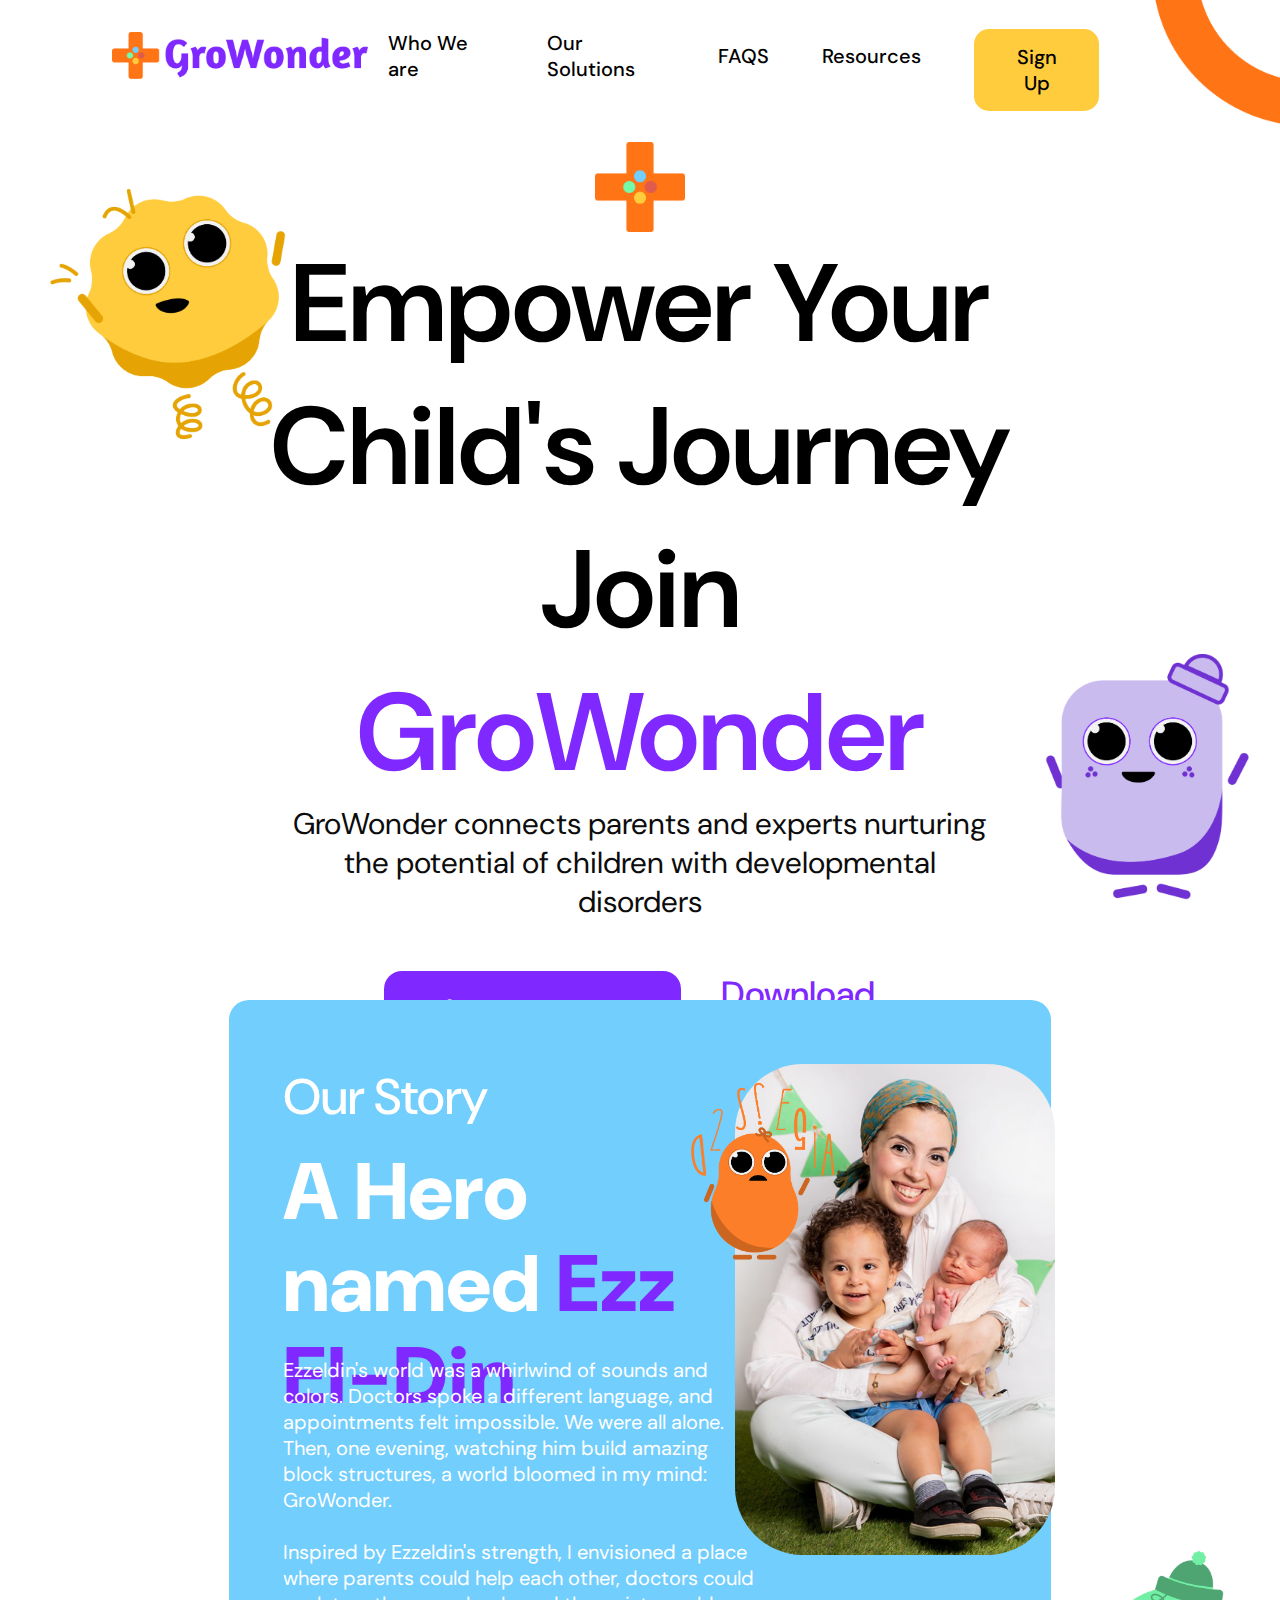
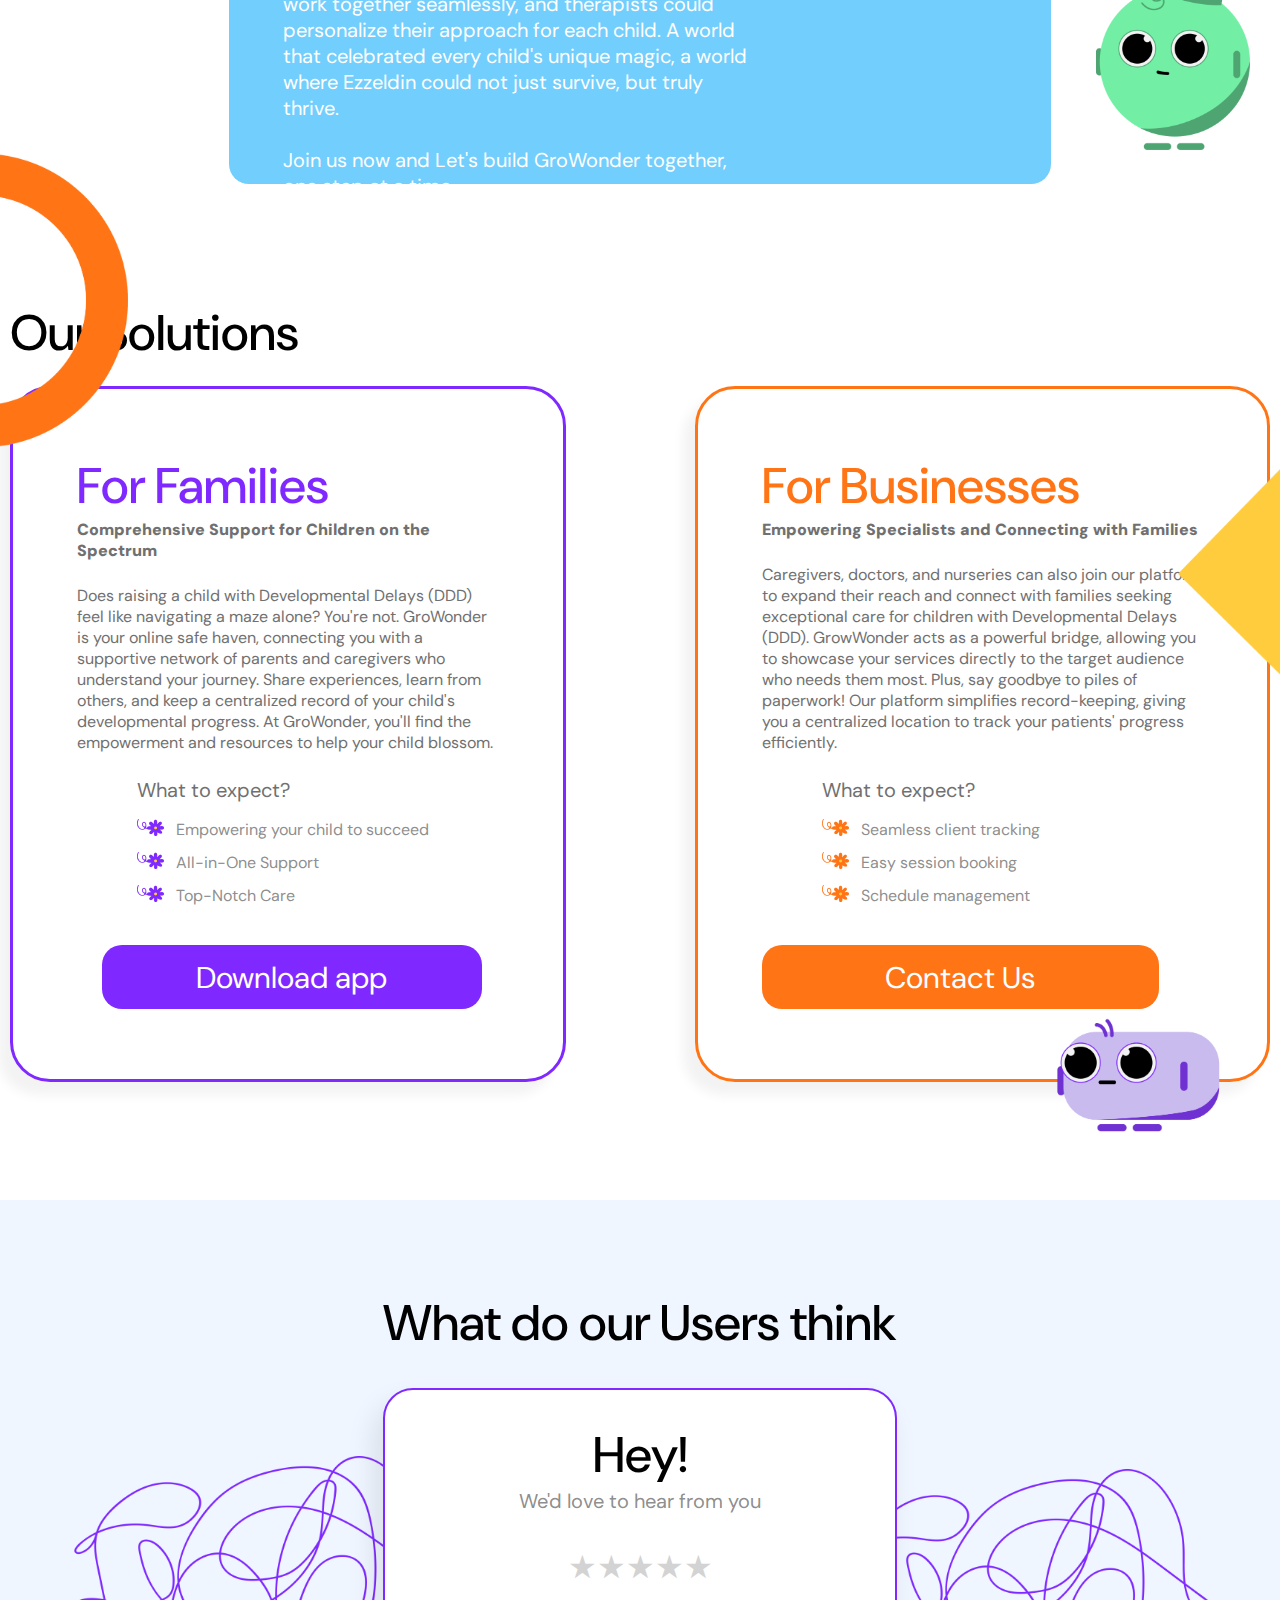
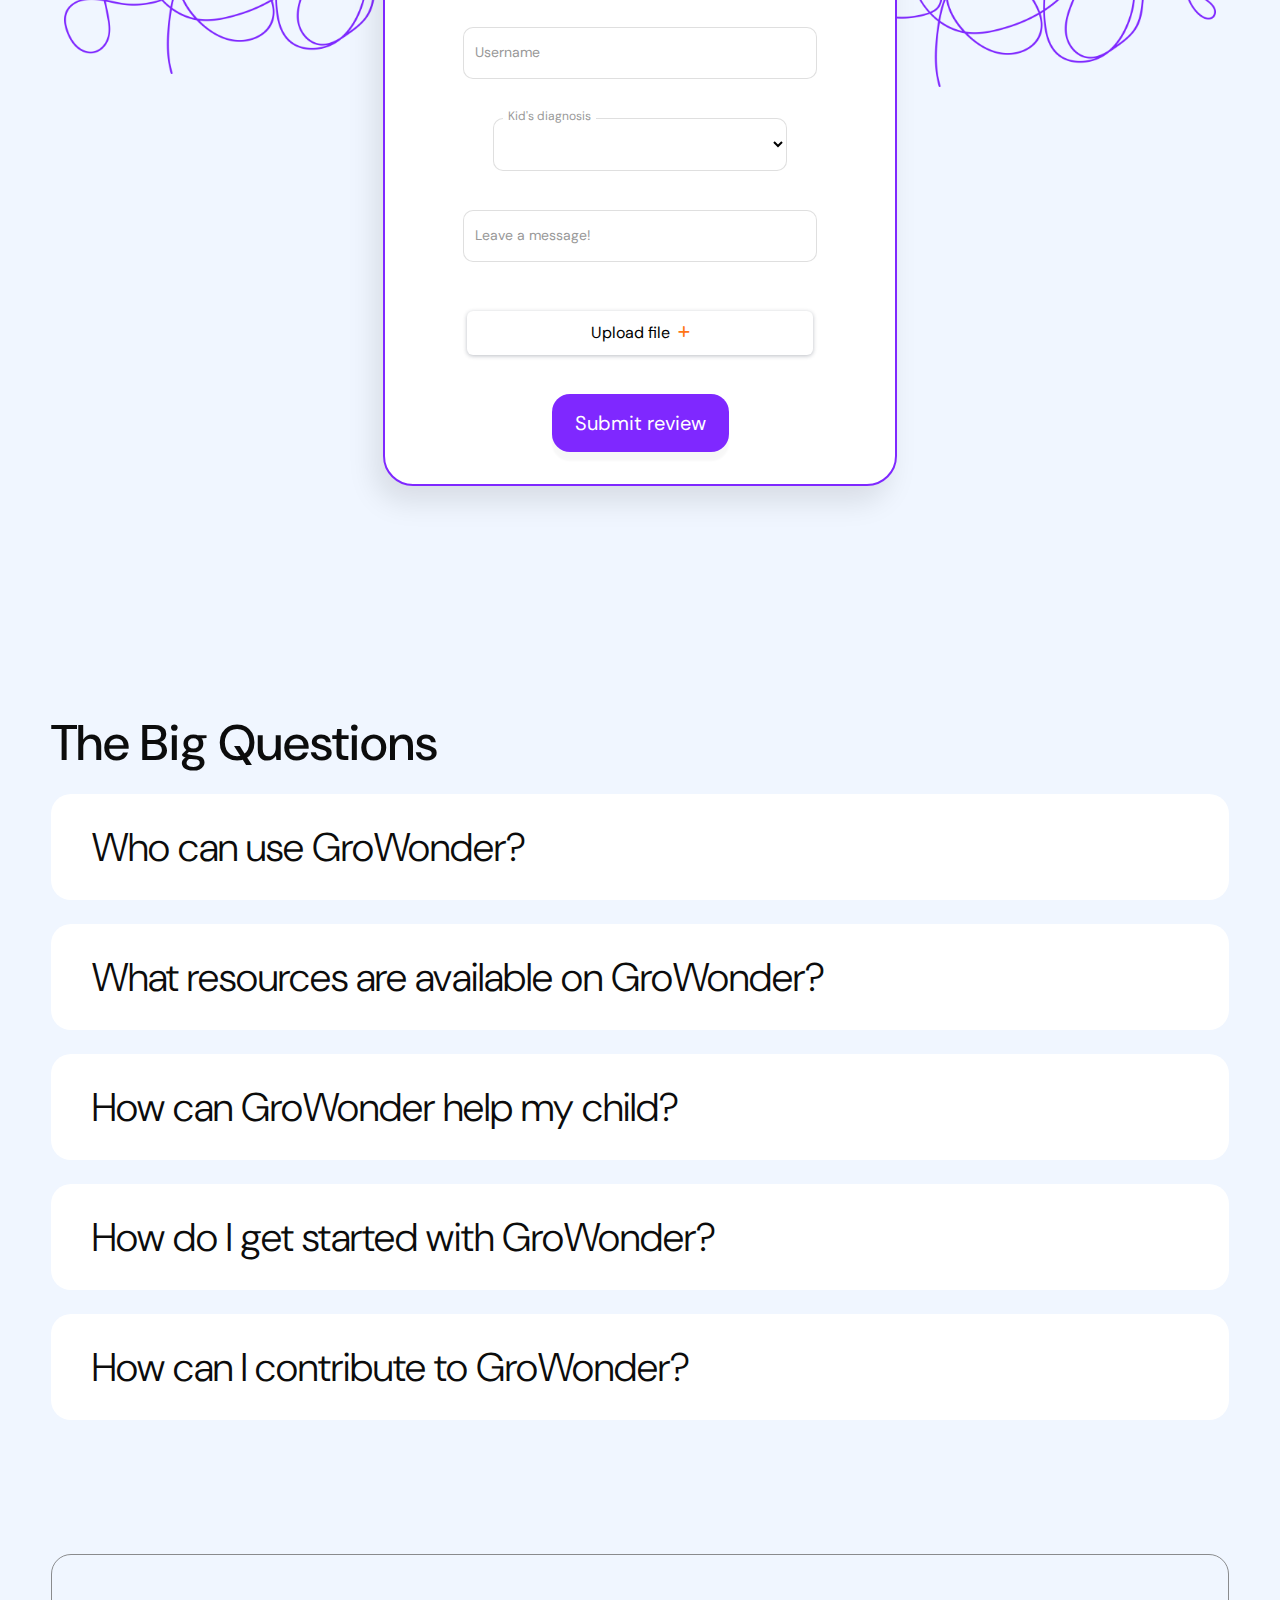
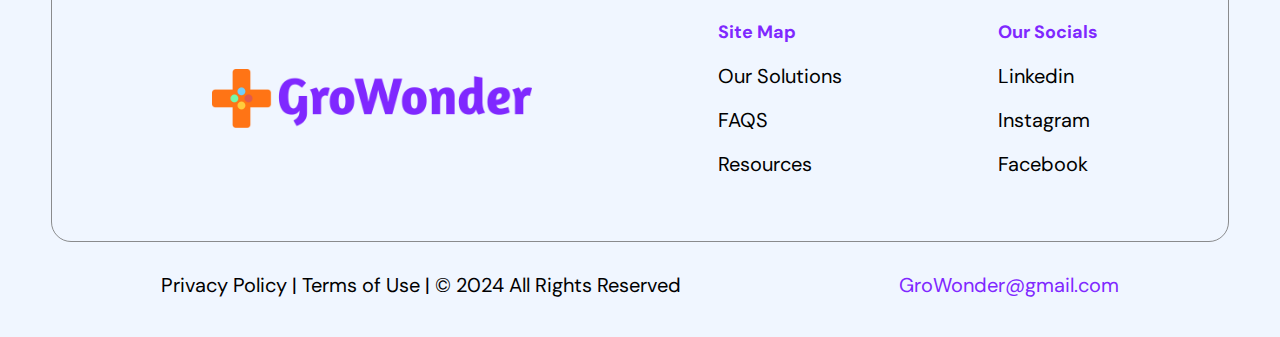
==== index.html @ 282399ca "Fix popup" ====
<!DOCTYPE html>
<html lang="en">

<head>
  <meta charset="UTF-8" />
  <meta name="viewport" content="width=device-width, initial-scale=1.0" />
  <link href="https://fonts.googleapis.com/css2?family=DM+Sans:wght@400;500;700&display=swap" rel="stylesheet" />
  <link rel="stylesheet" href="https://cdnjs.cloudflare.com/ajax/libs/font-awesome/6.0.0-beta3/css/all.min.css">
  <link rel="stylesheet" href="mainStyle.css">
  <title>GroWonder</title>

  <style>
    .popup-form {
      display: none;
      position: fixed;
      z-index: 3;
      left: 0;
      top: 0;
      width: 100%;
      height: 100%;
      overflow: auto;
      background-color: rgba(0, 0, 0, 0.4);
      backdrop-filter: blur(3px);
    }

    /* Popup content */
    .popup-content {
      background-color: #fff;
      margin: 7% auto;
      padding: 72px 110px 24px 110px;
      width: 880px;
      height: 590px;
      border-radius: 40px;
      position: relative;
    }

    /* Close button */
    .close {
      color: #aaa;
      position: absolute;
      right: 20px;
      top: 20px;
      font-size: 28px;
      font-weight: bold;
    }

    .close:hover,
    .close:focus {
      color: black;
      text-decoration: none;
      cursor: pointer;
    }

    .popup-input {
      width: 21vw;
    }

    .input-container select {
      margin-bottom: 0;
    }

    .popup-content textarea {
      padding: 16px;
      height: 100px;
      border-radius: 10px;
      border: 1.5px solid rgba(217, 217, 217, 0.85);
      background: #FFF;
      outline: none;
      transition: border-color 0.3s;
      font-family: 'DM Sans', sans-serif;
      font-size: 16px;
      font-style: normal;
      font-weight: 400;
    }

    .input-container input {
      margin-bottom: 0;
    }

    .btn-tertiary {
      color: black;
      margin: auto;
      box-shadow: 0px 1px 4px 0px rgba(30, 41, 59, 0.30);
      display: flex;
      width: 320px;
      padding: 7px 13px;
      justify-content: center;
      align-items: center;
      gap: 8px;
      border-radius: 6px;
      margin-top: 10px;
      height: 30px;
    }

    /* input file style */
    .input-file1,
    .input-file {
      width: 0.1px;
      height: 0.1px;
      opacity: 0;
      overflow: hidden;
      position: absolute;
      z-index: -1;
    }

    .input-file1+.js-labelFile1,
    .input-file+.js-labelFile {
      overflow: hidden;
      text-overflow: ellipsis;
      white-space: nowrap;
      text-align: center;
      justify-content: center;
      cursor: pointer;
    }

    .icon-plus {
      font-size: 13.5px;
      color: #ff7415;
      content: "\f00c";
    }

    .input-file1+.js-labelFile1.has-file .icon-plus:before,
    .input-file+.js-labelFile.has-file .icon-plus:before {
      content: "\f00c";
    }

    .star-rating {
      display: flex;
      flex-direction: row-reverse;
      font-size: 2em;
      justify-content: center;
    }

    .star {
      cursor: pointer;
      color: lightgray;
      transition: color 0.2s;
    }

    .star:hover,
    .star:hover~.star,
    .star.selected,
    .star.selected~.star {
      color: #FF7415;
    }

    .input-container select {
      width: 23vw;
    }
  </style>
</head>

<body>
  <header class="hero-container">
    <nav class="header">
      <img loading="lazy" src="assets/Vector.png" class="logo" alt="GroWonder logo" />
      <div class="nav-container">
        <a href="javascript:void(0);" onclick="scrollToSection('whoWeAre')" class="nav-link">Who We are</a>
        <a href="javascript:void(0);" onclick="scrollToSection('solutions')" class="nav-link">Our Solutions</a>
        <a href="#" class="nav-link" href="javascript:void(0);" onclick="scrollToSection('faqs')">FAQS</a>
        <a href="#" class="nav-link">Resources</a>
        <a href="./signUp.html" class="signup-button">Sign Up</a>
        <img loading="lazy" src="assets/Ellipse5.png" class="profile-image" alt="User profile" />
      </div>
    </nav>
    <div style="
          display: flex;
          flex-direction: column;
          margin-top: 30px;
          align-items: center;
        ">
      <img loading="lazy" src="assets/Characters-07.png" style="position: absolute; height: 24vw; left: 30px" />
      <img loading="lazy" src="assets/Logo.png" class="hero-icon" alt />

      <p class="hero-title">
        Empower Your Child's Journey <br />
        Join <span style="color: #7f28ff">GroWonder</span>
      </p>
      <p class="hero-description">
        GroWonder connects parents and experts nurturing the potential of children with developmental disorders
      </p>
    </div>
    <div class="cta-container">
      <a href="javascript:void(0);" onclick="scrollToSection('whoWeAre')" class="cta-button">Learn more</a>
      <a href="#" class="cta-link">Download App</a>
    </div>
    <img loading="lazy" src="assets/Character2.png" style="position: absolute; width: 16vw; right: 30px; bottom: 0" />
  </header>
  <section class="section-container" id="whoWeAre">
    <div class="story-container">
      <p class="story-title">Our Story</p>
      <p class="story-subtitle">
        A Hero named
        <span class="story-subtitle" style="color: #7f28ff">Ezz
          El-Din</span>
      </p>
      <p class="story-text">
        Ezzeldin's world was a whirlwind of sounds and colors.
        Doctors spoke a
        different language, and appointments felt impossible. We
        were all
        alone. Then, one evening, watching him build amazing block
        structures,
        a world bloomed in my mind: GroWonder.
        <br /><br />
        Inspired by Ezzeldin's strength, I envisioned a place where
        parents
        could help each other, doctors could work together
        seamlessly, and
        therapists could personalize their approach for each child.
        A world
        that celebrated every child's unique magic, a world where
        Ezzeldin
        could not just survive, but truly thrive.
        <br /><br />
        Join us now and Let's build GroWonder together, one step at
        a time.
      </p>
      <div style="width: 35vw; align-self: flex-end;">
        <p class="story-author">
          <span style="font-size: 16px; font-weight: 900">Shahenda
            Abo El Hamd</span><br />Mother of Ezzeldin
          & Co-Founder of GroWonder
        </p>
      </div>
      <div style="position: absolute; right: 225px">
        <img src="assets/Shahenda.png" alt="Shahenda and children" class="story-image" />
      </div>
      <img loading="lazy" src="assets/Character4.png" style="position: absolute; width: 15vw; right: 33%; top: 8%" />
      <img loading="lazy" src="assets/Character3.png"
        style="position: absolute; width: 12vw; right: 30px; bottom: 150px" />
    </div>
    <img loading="lazy" src="assets/Ellipse7.png" style="position: absolute; width: 10vw;bottom:0;left: 0;" />
  </section>
  <section class="main-container">
    <div id="solutions" style="width:140vh;height: 100vh;gap: 20px;display: flex;flex-direction: column;">
      <div class="our-solutions">Our Solutions</div>
      <div style="display: flex;flex-direction: row;justify-content: space-between;">
        <div class="rectangle-1">

          <p class="rectangle-1-title">For Families</p>
          <p class="rectangle-1-subtitle">Comprehensive
            Support for Children on the
            Spectrum</p>

          <p class="rectangle-1-text">Does raising a child with
            Developmental Delays (DDD) feel like
            navigating a maze alone? You're not. GroWonder is your
            online safe
            haven, connecting you with a supportive network of
            parents and
            caregivers who understand your journey. Share
            experiences, learn
            from others, and keep a centralized record of your
            child's
            developmental progress. At GroWonder, you'll find the
            empowerment
            and resources to help your child blossom.</p>
          <div style="display: flex;flex-direction: column; margin-left: 60px;margin-bottom: 32px;">
            <p class="what-to-expect">What to expect?</p>
            <div style="gap: 5px;display: flex;flex-direction: column;">
              <div style="display: flex;flex-direction: row;gap: 12px;">
                <img src="assets/Isolation_Mode1.png" class="isolation-mode"></img>
                <p class="tips">Empowering your
                  child to succeed</p>
              </div>
              <div style="display: flex;flex-direction: row;gap: 12px;">
                <img src="assets/Isolation_Mode1.png" class="isolation-mode"></img>
                <p class="tips">All-in-One Support</p>
              </div>
              <div style="display: flex;flex-direction: row;gap: 12px;">
                <img src="assets/Isolation_Mode1.png" class="isolation-mode"></img>
                <p class="tips">Top-Notch Care</p>
              </div>
            </div>
          </div>
          <button class="main-button2">
            <p class="download-app">Download app</p>

          </button>
        </div>
        <div class="rectangle-2">

          <p class="rectangle-2-title">For
            Businesses</p>
          <p class="rectangle-2-subtitle">Empowering
            Specialists and Connecting with
            Families</p>

          <p class="rectangle-2-text">Caregivers,
            doctors, and nurseries can also join our platform
            to
            expand their reach and connect with families seeking
            exceptional
            care for children with Developmental Delays (DDD).
            GrowWonder acts
            as a powerful bridge, allowing you to showcase your
            services
            directly to the target audience who needs them most.
            Plus, say
            goodbye to piles of paperwork! Our platform simplifies
            record-keeping, giving you a centralized location to
            track your
            patients' progress efficiently.</p>


          <div style="display: flex;flex-direction: column; margin-left: 60px;margin-bottom: 32px;">
            <p class="what-to-expect">What to expect?</p>
            <div style="gap: 5px;display: flex;flex-direction: column;">
              <div style="display: flex;flex-direction: row;gap: 12px;">
                <img src="assets/Isolation_Mode2.png" class="isolation-mode"></img>
                <p class="tips">Seamless
                  client tracking</p>
              </div>
              <div style="display: flex;flex-direction: row;gap: 12px;">
                <img src="assets/Isolation_Mode2.png" class="isolation-mode"></img>
                <p class="tips">Easy session
                  booking</p>
              </div>
              <div style="display: flex;flex-direction: row;gap: 12px;">
                <img src="assets/Isolation_Mode2.png" class="isolation-mode"></img>
                <p class="tips">Schedule management</p>
              </div>
            </div>
          </div>
          <button id="openFormBtn" class="main-button">
            <p class="contact-us">Contact Us</p>
          </button>
          <div id="popupForm" class="popup-form">
            <div class="popup-content">
              <div style="gap: 8px;text-align: center;">
                <span class="close" id="closeFormBtn">&times;</span>
                <p style="font-size: 50px;
                font-style: normal;
                font-weight: 500;">Join us in our Journey!</p>
                <p style="font-size: 20px;
                font-style: normal;
                font-weight: 400;color: rgba(112, 112, 112, 0.80);">Leave your Details and we will contact you!</p>
              </div>
              <div style="margin-top: 30px;">
                <form action="#" style="display: flex; flex-direction: column;gap: 20px;align-items: center;">
                  <div style="display: flex; flex-direction: row;gap: 16px;">
                    <div style="display: flex; flex-direction: column;gap: 20px;">
                      <div class="input-container">
                        <input type="text" id="BusinessName" placeholder=" " class="popup-input">
                        <label for="BusinessName">Business Name</label>
                      </div>
                      <div class="input-container">
                        <input type="text" id="BusinessEmail" placeholder=" " class="popup-input">
                        <label for="BusinessEmail">Business Email</label>
                      </div>
                      <div class="input-container">
                        <select id="BusinessType" class="popup-select">
                          <option value=" " hidden selected></option>
                          <option value="PrivateDoctor">Private Doctor</option>
                          <option value="MentalHealth">Mental health Service</option>
                          <option value="Clinic">Clinic</option>
                          <option value="MedicalCenter">Medical Center</option>
                          <!-- Add more options here -->
                        </select>
                        <label for="BusinessType">Business Type</label>
                      </div>
                    </div>
                    <div style="display: flex; flex-direction: column;gap: 20px;">
                      <div class="input-container">
                        <input type="text" id="PhoneNumber" placeholder=" " class="popup-input">
                        <label for="PhoneNumber">Phone Number</label>
                      </div>
                      <div class="input-container">
                        <input type="text" id="BusinessAddress" placeholder=" " class="popup-input">
                        <label for="BusinessAddress">Business Address</label>
                      </div>
                      <div>
                        <input type="file" name="file" id="file" class="input-file">
                        <label for="file" class="btn btn-tertiary js-labelFile">
                          <span class="js-fileName" style="font-size: 16px;
                          font-style: normal;
                          font-weight: 400;">Upload file</span>
                          <icon class="fas fa-plus icon-plus"></icon>
                        </label>
                      </div>
                    </div>
                  </div>
                  <textarea name="message" placeholder="Leave a message"
                    style="margin-bottom: 10px;width: 96.5%;"></textarea>
                  <button type="submit"
                    style="padding: 16px 8px;width: 220px;border-radius: 10px;background: #FF7415;outline: unset;border: 0px;">
                    <p style="font-size: 20px;
                    font-style: normal;
                    font-weight: 700;color: #FFF;font-family: DM Sans">Submit
                      Form</p>
                  </button>
                </form>
              </div>
            </div>
          </div>
        </div>
      </div>
    </div>
    <img loading="lazy" src="assets/Ellipse8.png" style="position: absolute; width: 10vw;top:0;left: 0;" />
    <img loading="lazy" src="assets/Ellipse4.png" style="position: absolute; width: 8vw;top:140px;right: 0;" />
    <img loading="lazy" src="assets/Character04.png" style="position: absolute; width: 16vw;bottom:3vw;right: 3vw;" />
  </section>

  <section class="reviews-section">
    <div class="reviews-container">
      <p class="reviews-title">What do our Users think</p>
      <div class="reviews-subcontainer">
        <div style="text-align: center;">
          <p class="reviews-title">Hey!</p>
          <p class="reviews-subtitle">We'd love to hear from you</p>
        </div>
        <form style="display: flex;
        flex-direction: column;
        align-items: center;
        gap: 39px;">
          <div class="star-rating">
            <span class="star" data-value="5">&#9733;</span>
            <span class="star" data-value="4">&#9733;</span>
            <span class="star" data-value="3">&#9733;</span>
            <span class="star" data-value="2">&#9733;</span>
            <span class="star" data-value="1">&#9733;</span>
          </div>
          <input type="hidden" name="rating" id="rating-value" value="">
          <div class="input-container">
            <input type="text" id="username" placeholder=" " required class="input-default">
            <label for="username">Username</label>
          </div>
          <div class="input-container">
            <select id="diagnosis" class="input-default">
              <option value=" " hidden selected></option>
              <option value="PrivateDoctor">ADHD</option>
              <option value="MentalHealth">ADD</option>
              <option value="Clinic">Autism</option>
              <option value="MedicalCenter">Medical Center</option>
              <!-- Add more options here -->
            </select>
            <label for="diagnosis">Kid's diagnosis</label>
          </div>
          <div class="input-container">
            <input type="text" id="comment" placeholder=" " required class="input-default">
            <label for="comment">Leave a message!</label>
          </div>
          <div>
            <input type="file" name="file1" id="file1" class="input-file1">
            <label for="file1" class="btn btn-tertiary js-labelFile1">
              <span class="js-fileName1" style="font-size: 16px;
              font-style: normal;
              font-weight: 400;">Upload file</span>
              <icon class="fas fa-plus icon-plus"></icon>
            </label>
          </div>

          <button type="submit" class="reviews-button">
            <p>Submit review</p>
          </button>
        </form>
      </div>
    </div>

    <img src="assets/drawings.png" style="width: 30vw;position: absolute;right: 5vw;top:21vw; z-index: 1;" />
    <img src="assets/drawings.png" style="width: 30vw;position: absolute;left: 5vw;top:20vw; z-index: 1;" />
  </section>
  <section class="big-questions" id="faqs">
    <div class="questions-container">
      <p class="section-title">The Big Questions</p>
      <div class="question-item">
        <p class="question-text">Who can use GroWonder?</p>
        <img
          src="https://cdn.builder.io/api/v1/image/assets/TEMP/37da0cb6a00ce6b9240454c62d2d118ffaea3aecf91b688d9176735f67631546?apiKey=18c10655b2d0493cbd4fae1ef216046e&&apiKey=18c10655b2d0493cbd4fae1ef216046e"
          alt="" class="question-icon" />
      </div>
      <div class="question-item">
        <p class="question-text">What resources are available on GroWonder?</p>
        <img
          src="https://cdn.builder.io/api/v1/image/assets/TEMP/37da0cb6a00ce6b9240454c62d2d118ffaea3aecf91b688d9176735f67631546?apiKey=18c10655b2d0493cbd4fae1ef216046e&&apiKey=18c10655b2d0493cbd4fae1ef216046e"
          alt="" class="question-icon" />
      </div>
      <div class="question-item">
        <p class="question-text">How can GroWonder help my child?</p>
        <img
          src="https://cdn.builder.io/api/v1/image/assets/TEMP/37da0cb6a00ce6b9240454c62d2d118ffaea3aecf91b688d9176735f67631546?apiKey=18c10655b2d0493cbd4fae1ef216046e&&apiKey=18c10655b2d0493cbd4fae1ef216046e"
          alt="" class="question-icon" />
      </div>
      <div class="question-item">
        <p class="question-text">How do I get started with GroWonder?</p>
        <img
          src="https://cdn.builder.io/api/v1/image/assets/TEMP/9ac399811b95526da54e82dd044ec1ae607cad8d2cded3d2ba6b95b0a6139458?apiKey=18c10655b2d0493cbd4fae1ef216046e&&apiKey=18c10655b2d0493cbd4fae1ef216046e"
          alt="" class="question-icon" />
      </div>
      <div class="question-item">
        <p class="question-text">How can I contribute to GroWonder?</p>
        <img
          src="https://cdn.builder.io/api/v1/image/assets/TEMP/9ac399811b95526da54e82dd044ec1ae607cad8d2cded3d2ba6b95b0a6139458?apiKey=18c10655b2d0493cbd4fae1ef216046e&&apiKey=18c10655b2d0493cbd4fae1ef216046e"
          alt="" class="question-icon" />
      </div>
    </div>
  </section>
  <section class="footer-container">
    <div class="wrapper">
      <div class="content-container">
        <div style="width: 50vw;display: flex;flex-direction: row;justify-content: center;">
          <img loading="lazy" src="assets/Vector.png" alt="Description of the image" class="footer-image" />
        </div>
        <div style="width: 50vw;display: flex;flex-direction: row;align-items: center;justify-content: space-around;">
          <div class="links-container">
            <div class="link-header">Site Map</div>
            <a class="link-item" href="javascript:void(0);" onclick="scrollToSection('solutions')">Our Solutions</a>
            <a class="link-item" href="javascript:void(0);" onclick="scrollToSection('faqs')">FAQS</a>
            <a class="link-item" href="#">Resources</a>
          </div>
          <div class="social-container">
            <div class="social-header">Our Socials</div>
            <a class="social-item">Linkedin</a>
            <a class="social-item">Instagram</a>
            <a class="social-item">Facebook</a>
          </div>
        </div>
      </div>
      <div class="footer-notes">
        <div>
          <a href="#" class="link">Privacy Policy</a> |
          <a href="#" class="link">Terms of Use</a> |
          © 2024 All Rights Reserved
        </div>
        <div>
          <p style="color: #7f28ff;">GroWonder@gmail.com</p>
        </div>
      </div>
    </div>
  </section>
  <script src="https://code.jquery.com/jquery-3.6.0.min.js"></script>
  <script>

    function scrollToSection(section) {
      document.getElementById(section).scrollIntoView({ behavior: 'smooth' });
    }

    var popupForm = document.getElementById("popupForm");

    // Get the button that opens the modal
    var openFormBtn = document.getElementById("openFormBtn");

    // Get the <span> element that closes the modal
    var closeFormBtn = document.getElementById("closeFormBtn");

    // When the user clicks the button, open the modal 
    openFormBtn.onclick = function () {
      popupForm.style.display = "block";
    }

    // When the user clicks on <span> (x), close the modal
    closeFormBtn.onclick = function () {
      popupForm.style.display = "none";
    }

    // When the user clicks anywhere outside of the modal, close it
    window.onclick = function (event) {
      if (event.target == popupForm) {
        popupForm.style.display = "none";
      }
    }

    document.addEventListener('DOMContentLoaded', function () {
      const stars = document.querySelectorAll('.star');
      stars.forEach(star => {
        star.addEventListener('click', selectStar);
      });

      function selectStar(e) {
        const value = e.target.getAttribute('data-value');
        stars.forEach(star => {
          star.classList.remove('selected');
          if (star.getAttribute('data-value') <= value) {
            star.classList.add('selected');
          }
        });
      }
    });
  </script>
  <script>
    (function () {
      'use strict';

      $('.input-file1').each(function () {
        var $input = $(this),
          $label = $input.next('.js-labelFile1'),
          labelVal = $label.find('.js-fileName1').html();

        $input.on('change', function () {
          var fileName = '';
          if ($input[0].files.length > 0) {
            fileName = $input[0].files[0].name;
          }
          if (fileName) {
            $label.addClass('has-file').find('.js-fileName1').html(fileName);
          } else {
            $label.removeClass('has-file').find('.js-fileName1').html(labelVal);
          }
        });
      });

    })();

    (function () {
      'use strict';

      $('.input-file').each(function () {
        var $input = $(this),
          $label = $input.next('.js-labelFile'),
          labelVal = $label.find('.js-fileName').html();

        $input.on('change', function () {
          var fileName = '';
          if ($input[0].files.length > 0) {
            fileName = $input[0].files[0].name;
          }
          if (fileName) {
            $label.addClass('has-file').find('.js-fileName').html(fileName);
          } else {
            $label.removeClass('has-file').find('.js-fileName').html(labelVal);
          }
        });
      });

    })();
  </script>
</body>

</html>
---- mainStyle.css ----
body {
    font-family: "DM Sans", sans-serif;
    width: 100%;
    margin: 0;
    padding: 0;
    background-color: #ffffff;
    font-size: 1rem;
    /* Use rem for scalable font size */
}

p {
    margin: 0;
    font-family: "DM Sans", sans-serif;
}

a {
    text-decoration: none;
    color: #000;
    cursor: pointer;
}

.hero-container {
    background-color: #fff;
    display: flex;
    height: 100vh;
    /* Use viewport height for full screen height */
    width: 100%;
    flex-direction: column;
    align-items: center;
    font-weight: 500;
}

.header {
    display: flex;
    align-self: normal;
    height: 7rem;
    /* Use rem for scalable height */
    margin-left: 7rem;
    gap: 1.25rem;
    font-size: 1.25rem;
    /* Use rem for scalable font size */
    color: #0c0c0c;
    justify-content: space-between;
}


.logo {
    object-fit: cover;
    width: 20vw;
    /* Use rem for scalable width */
    align-self: start;
    margin-top: 2rem;
    max-width: 100%;
}

.nav-container {
    display: flex;
    gap: 3.3125rem;
    /* Use rem for scalable gap */
    align-items: center;
}

.signup-button {
    border-radius: 0.9375rem;
    /* Use rem for scalable radius */
    background-color: #ffcc3d;
    align-self: start;
    margin-top: 1.8125rem;
    text-align: center;
    padding: 0.9375rem 1.875rem;
    /* Use rem for scalable padding */
}


.profile-image {
    object-fit: cover;
    width: 10vw;
    /* Use rem for scalable width */
    max-width: 100%;
}

.hero-icon {
    width: 7vw;
    /* Use rem for scalable width */
    max-width: 100%;
    align-self: center;
}

.hero-title {
    text-align: center;
    color: #000;
    width: 60vw;
    /* Use viewport width for responsive width */
    font-size: 6.875rem;
    /* Use rem for scalable font size */
    font-weight: 600;
    margin: 0;
}

.hero-description {
    text-align: center;
    color: #0c0c0c;
    width: 55vw;
    /* Use viewport width for responsive width */
    font-size: 1.875rem;
    /* Use rem for scalable font size */
    font-weight: 400;
    margin: 0;
}

.cta-container {
    display: flex;
    flex-direction: row;
    width: 40vw;
    /* Use viewport width for responsive width */
    max-width: 100%;
    gap: 1.25rem;
    text-align: center;
    margin-top: 3.125rem;
    font-size: 2.1875rem;
    /* Use rem for scalable font size */
    font-weight: 500;
}

.cta-button {
    width: 40vw;
    /* Use viewport width for responsive width */
    border-radius: 1.125rem;
    /* Use rem for scalable radius */
    background-color: #7f28ff;
    box-shadow: 0px 2.875rem 0.8125rem rgba(0, 0, 0, 0);
    color: #fff;
    padding: 1.125rem;
}

.cta-link {
    color: #7f28ff;
    width: 30vw;
    /* Use viewport width for responsive width */
    margin: auto 0;
}

.section-container {
    height: 100vh;
    /* Use viewport height for full screen height */
    position: relative;
    margin-top: 100px;
}


.story-container {
    display: flex;
    flex-direction: column;
    background-color: #72cefc;
    padding-left: 3.375rem;
    padding-top: 4rem;
    border-radius: 1.25rem;
    max-width: 60vw;
    /* Use viewport width for responsive width */
    margin: 3.75rem auto;
    gap: 1rem;
    height: 80vh;
    /* Use viewport height for responsive height */
}


.story-container p {
    max-width: 37vw;
    /* Use viewport width for responsive width */
}

.story-title {
    font-size: 3.125rem;
    /* Use rem for scalable font size */
    font-weight: 500;
    color: #fff;
    margin: 0px;
}

.story-subtitle {
    color: #fff;
    font-size: 5rem;
    /* Use rem for scalable font size */
    font-style: normal;
    font-weight: 900;
    line-height: 5.75rem;
    height: 12.1875rem;
    margin: 0px;
}


.story-text {
    font-size: 1.25rem;
    /* Use rem for scalable font size */
    font-weight: 400;
    color: #fff;
    max-width: 60vw;
    /* Use viewport width for responsive width */
}


.story-author {
    font-size: 0.875rem;
    /* Use rem for scalable font size */
    font-style: italic;
    color: #fff;
    width: 227px;
}

.story-image {
    width: 25vw;
    /* Use viewport width for responsive width */
    height: auto;
    border-radius: 4.25rem;
    margin-left: 1.25rem;
}

.story-icons {
    display: flex;
    gap: 1.25rem;
    margin-top: 1.25rem;
}

.story-icons img {
    width: 3.125rem;
    /* Use rem for scalable width */
    height: 3.125rem;
    /* Use rem for scalable height */
}

/* Main Container */
.main-container {
    min-height: 100vh;
    display: flex;
    flex-direction: column;
    align-items: center;
    position: relative;
    padding: 0 5vw;
}


/* Our Solutions */
.our-solutions {
    font-size: 3.125rem;
    /* 50px */
    font-weight: 500;
}

/* Ellipse */
.ellipse {
    position: absolute;
    width: 40vw;
    height: 40vw;
    top: 0.5vw;
    right: 2vw;
    background: url(./assets/images/5ab2ce06-66de-43c2-ac72-08c6d0f86b6c.png) no-repeat center;
    background-size: cover;
}


/* Rectangle 1 */
.rectangle-2,
.rectangle-1 {
    display: flex;
    flex-direction: column;
    width: 33.5%;
    height: 100%;
    max-width: 510px;
    border: 3px solid #7f28ff;
    border-radius: 2.5rem;
    box-shadow: -0.7rem 0.8rem 0.7rem rgba(0, 0, 0, 0.05);
    padding: 0 5vw;
    padding-top: 5vw;
}



.rectangle-2-title,
.rectangle-1-title {
    color: #7f28ff;
    font-size: 3.125rem;
    font-weight: 500;
}



.rectangle-2-subtitle,
.rectangle-1-subtitle {
    color: #707070;
    font-size: 1rem;
    font-weight: 900;
    margin-bottom: 1.5rem;
}

.rectangle-2-text,
.rectangle-1-text {
    color: #707070;
    font-size: 1rem;
    /* 16px */
    font-weight: 400;
    margin-bottom: 1.5rem;
    /* 24px */
}


/* What to Expect */
.what-to-expect {
    color: #707070;
    font-size: 1.25rem;
    /* 20px */
    font-weight: 400;
    margin-bottom: 1rem;
    /* 16px */
}

/* Download App */
.contact-us,
.download-app {
    color: #fff;
    font-size: 30px;
    font-weight: 400;
    text-align: center;
}

.tips {
    height: 28px;
    color: rgba(112, 112, 112, 0.8);
    font-size: 16px;
    font-weight: 400;
}

.isolation-mode {
    width: 27px;
    height: 17px;
}

.rectangle-2 {
    border: 3px solid #ff7415;
    width: 35%;
}

.rectangle-2-title {
    color: #ff7415;
}



/* Main Buttons */
.main-button,
.main-button2 {
    display: flex;
    align-items: center;
    justify-content: center;
    width: 90%;
    max-width: 442px;
    height: 4rem;
    /* 75px */
    padding: 1rem;
    cursor: pointer;
    border: none;
    border-radius: 1.25rem;
    /* 20px */
}

.main-button {
    background: #ff7415;
}

.main-button2 {
    background: #7f28ff;
    margin-left: 1.5625rem;
    /* 25px */
}

/* Reviews Section */
.reviews-section {
    background-color: #f0f6ff;
    display: flex;
    flex-direction: column;
    align-items: center;
    position: relative;
    padding-bottom: 10vw;
}

.reviews-container {
    display: flex;
    flex-direction: column;
    gap: 2rem;
    position: relative;
    margin-top: 7vw;
}

.reviews-title {
    font-size: 3.125rem;
    /* 50px */
    font-weight: 500;
}

.reviews-subtitle {
    font-size: 1.25rem;
    /* 20px */
    font-weight: 400;
    color: rgba(112, 112, 112, 0.80);
}

.reviews-subcontainer {
    border-radius: 1.875rem;
    /* 30px */
    text-align: left;
    border: 2px solid #7f28ff;
    background: #fff;
    box-shadow: -0.5rem 1rem 1.775rem rgba(0, 0, 0, 0.10);
    display: flex;
    flex-direction: column;
    align-items: center;
    gap: 2rem;
    /* 39px */
    padding: 2.5vw;
    margin-bottom: 3vw;
    z-index: 2;
}

.input-default {
    width: 25vw;
    margin-bottom: 0;
}

.input-container {
    position: relative;
}

.input-container input,
.input-container select {
    padding: 1rem;
    margin-bottom: 0.625rem;
    border-radius: 0.625rem;
    border: 1.5px solid rgba(217, 217, 217, 0.85);
    background: #fff;
    font-size: 1rem;
    font-weight: 400;
    outline: none;
    transition: border-color 0.3s;
}

.input-container label {
    position: absolute;
    top: 1rem;
    /* 20px */
    left: 0.75rem;
    /* 15px */
    font-size: 0.875rem;
    /* 14px */
    color: #999;
    transition: all 0.2s;
    pointer-events: none;
}

.input-container input:focus+label,
.input-container select:focus+label,
.input-container input:not(:placeholder-shown):focus+label,
.input-container select:not(:placeholder-shown):focus+label {
    top: -0.625rem;
    /* -10px */
    left: 0.625rem;
    /* 10px */
    font-size: 0.75rem;
    /* 12px */
    color: #7f28ff;
    background-color: #fff;
    padding: 0 0.3125rem;
    /* 5px */
}

.input-container input:not(:placeholder-shown)+label,
.input-container select:not(:placeholder-shown)+label {
    top: -0.625rem;
    /* -10px */
    left: 0.625rem;
    /* 10px */
    font-size: 0.75rem;
    /* 12px */
    color: #999;
    background-color: #fff;
    padding: 0 0.3125rem;
    /* 5px */
}

.input-default:focus {
    border: 1px solid #7f28ff;
}

.option {
    margin-top: 0.625rem;
    background-color: #f9f9f9;
    min-width: 20vw;
    box-shadow: 0px 0.5rem 1rem rgba(0, 0, 0, 0.2);
    z-index: 1;
}

/* Reviews Button */
.reviews-button {
    display: flex;
    width: 50%;
    max-width: 236px;
    padding: 1rem 0.5rem;
    justify-content: center;
    align-items: center;
    gap: 0.5rem;
    /* 8px */
    border-radius: 1.125rem;
    /* 18px */
    background: #7f28ff;
    box-shadow: 0px 0.5625rem 0.125rem rgba(0, 0, 0, 0.03);
    border: unset;
}

.reviews-button p {
    font-size: 1.25rem;
    /* 20px */
    font-weight: 400;
    color: #fff;
}

/* Big Questions Section */
.big-questions {
    background-color: #f0f6ff;
    display: flex;
    align-items: center;
    font-size: 3.125rem;
    /* 50px */
    color: #0c0c0c;
    font-weight: 300;
    line-height: 108%;
    justify-content: center;
    padding: 5vw 4vw;
}

.questions-container {
    display: flex;
    width: 100%;
    max-width: 100%;
    flex-direction: column;
}

.section-title {
    font-size: 3.125rem;
    /* 50px */
    font-weight: 500;
}

.question-item {
    border-radius: 1.25rem;
    /* 20px */
    background-color: #fff;
    display: flex;
    margin-top: 1.5rem;
    /* 24px */
    gap: 1.25rem;
    /* 20px */
    padding: 1.625rem 2.5625rem;
    /* 26px 41px */
}

.question-text {
    flex-grow: 1;
    font-size: 2.5rem;
    /* 40px */
}

/* Footer Container */
.footer-container {
    background-color: rgba(240, 246, 255, 1);
    display: flex;
    flex-direction: column;
    align-items: center;
    font-size: 1.25rem;
    /* 20px */
    color: #000;
    font-weight: 400;
    line-height: 130%;
    padding: 5vw 4vw 3vw;
}

/* Wrapper */
.wrapper {
    display: flex;
    margin-top: 0.5vw;
    width: 100%;
    max-width: 100%;
    flex-direction: column;
}

/* Content Container */
.content-container {
    border-radius: 1.25rem;
    /* 20px */
    display: flex;
    align-items: center;
    justify-content: center;
    padding: 5vw 4vw;
    border: 1px solid rgba(112, 112, 112, 0.8);
}

/* Flex Container */
.flex-container {
    display: flex;
    width: 100%;
    gap: 1.25rem;
    /* 20px */
    justify-content: space-between;
    margin: 1.4375rem 0 0.375rem;
    /* 23px 6px */
    flex-wrap: wrap;
}

/* Footer Image */
.footer-image {
    width: 25vw;
}

/* Links Container */
.links-container {
    display: flex;
    flex-direction: column;
}

.link-header {
    color: #7f28ff;
    font-size: 1.125rem;
    /* 18px */
    font-weight: 700;
}

.link-item {
    margin-top: 1.125rem;
    /* 18px */
}

/* Social Container */
.social-container {
    display: flex;
    flex-direction: column;
}

.social-header {
    color: #7f28ff;
    font-size: 1.125rem;
    /* 18px */
    font-weight: 700;
}

.social-item {
    margin-top: 1.125rem;
    /* 18px */
}

/* Footer Notes */
.footer-notes {
    margin: 1.875rem 0 0 0;
    display: flex;
    flex-direction: row;
    justify-content: space-around;
    /* 30px */
}

/* Styles for small laptops */
@media (max-width: 1024px) {
    .header {
        margin-left: 2rem;
        /* Reduce margin for smaller screens */
    }

    .hero-title,
    .section-title {
        font-size: 2.5rem;
        /* Adjust font size */
        width: 80%;
        /* Adjust width */
    }

    .hero-description {
        font-size: 1.5rem;
        /* Adjust font size */
        width: 80%;
        /* Adjust width */
    }

    .cta-container {
        width: 80%;
        /* Adjust width */
    }

    .story-container {
        padding-left: 1rem;
        /* Reduce padding */
        padding-top: 2rem;
        /* Reduce padding */
    }

    .main-container {
        padding: 0 2vw;
    }

    .our-solutions {
        font-size: 2.5rem;
        /* 40px */
    }

    .rectangle-1,
    .rectangle-2 {
        width: 100%;
        /* Full width on smaller screens */
        max-width: none;
        /* Remove max-width */
    }

    .rectangle-2 {
        margin-top: 2rem;
        /* Space between rectangles */
    }

    .main-button,
    .main-button2 {
        width: 90%;
        /* Full width for buttons */
    }

    .reviews-section {
        padding-bottom: 5vw;
    }

    .reviews-title {
        font-size: 2.5rem;
        /* 40px */
    }

    .reviews-subtitle {
        font-size: 1.125rem;
        /* 18px */
    }

    .input-default {
        width: 80%;
        /* Wider input fields */
    }

    .big-questions {
        font-size: 2.5rem;
        /* 40px */
        padding: 4vw 3vw;
    }

    .question-item {
        flex-direction: column;
        /* Stack items */
        padding: 1.5rem 2rem;
        /* Adjust padding */
    }

    .question-text {
        font-size: 2rem;
        /* 32px */
    }

    .footer-container {
        font-size: 1rem;
        /* 16px */
        padding: 4vw 3vw 2vw;
    }

    .content-container {
        padding: 4vw 3vw;
    }

    .flex-container {
        flex-direction: column;
        /* Stack items */
        gap: 1rem;
        /* Adjust gap */
    }

    .footer-image {
        width: 50vw;
        /* Adjust footer image size */
    }
}

/* Styles for mobile devices */
@media (max-width: 600px) {
    body{
        flex:1;
    }
    .header {
        flex-direction: column;
        /* Stack header items */
        align-items: center;
        /* Center align */
        margin-left: 0;
        /* Remove left margin */
    }

    .hero-title {
        font-size: 2.5rem;
        /* Adjust font size */
        width: 100%;
        /* Full width */
    }

    .hero-description {
        font-size: 1.25rem;
        /* Adjust font size */
        width: 100%;
        /* Full width */
    }

    .cta-container {
        flex-direction: column;
        /* Stack buttons */
        width: 90%;
        /* Adjust width */
    }

    .story-title {
        font-size: 2rem;
        /* Adjust font size */
    }

    .story-subtitle {
        font-size: 3rem;
        /* Adjust font size */
    }

    .story-text {
        font-size: 1rem;
        /* Adjust font size */
    }

    .story-author {
        font-size: 0.75rem;
        /* Adjust font size */
    }

    .main-container {
        padding: 0 1vw;
    }

    .our-solutions {
        font-size: 2rem;
        /* 32px */
    }

    .rectangle-1,
    .rectangle-2 {
        flex-direction: column;
        /* Stack rectangles */
        margin-bottom: 1.5rem;
        /* Space between stacked items */
    }

    .main-button,
    .main-button2 {
        width: 100%;
        /* Full width buttons */
    }

    .reviews-title {
        font-size: 2rem;
        /* 32px */
    }

    .reviews-subtitle {
        font-size: 1rem;
        /* 16px */
    }

    .input-default {
        width: 100%;
        /* Full width inputs */
    }

    .tips {
        font-size: 14px;
        /* Smaller tips text */
    }

    .big-questions {
        font-size: 2rem;
        /* 32px */
        padding: 3vw 2vw;
    }

    .question-item {
        padding: 1rem;
        /* Reduce padding */
    }

    .question-text {
        font-size: 1.5rem;
        /* 24px */
    }

    .footer-container {
        font-size: 0.875rem;
        /* 14px */
        padding: 3vw 2vw 2vw;
    }

    .content-container {
        padding: 4vw 2vw;
        /* Adjust padding */
    }

    .flex-container {
        gap: 0.5rem;
        /* Adjust gap */
    }

    .footer-image {
        width: 70vw;
        /* Adjust footer image size */
    }
}
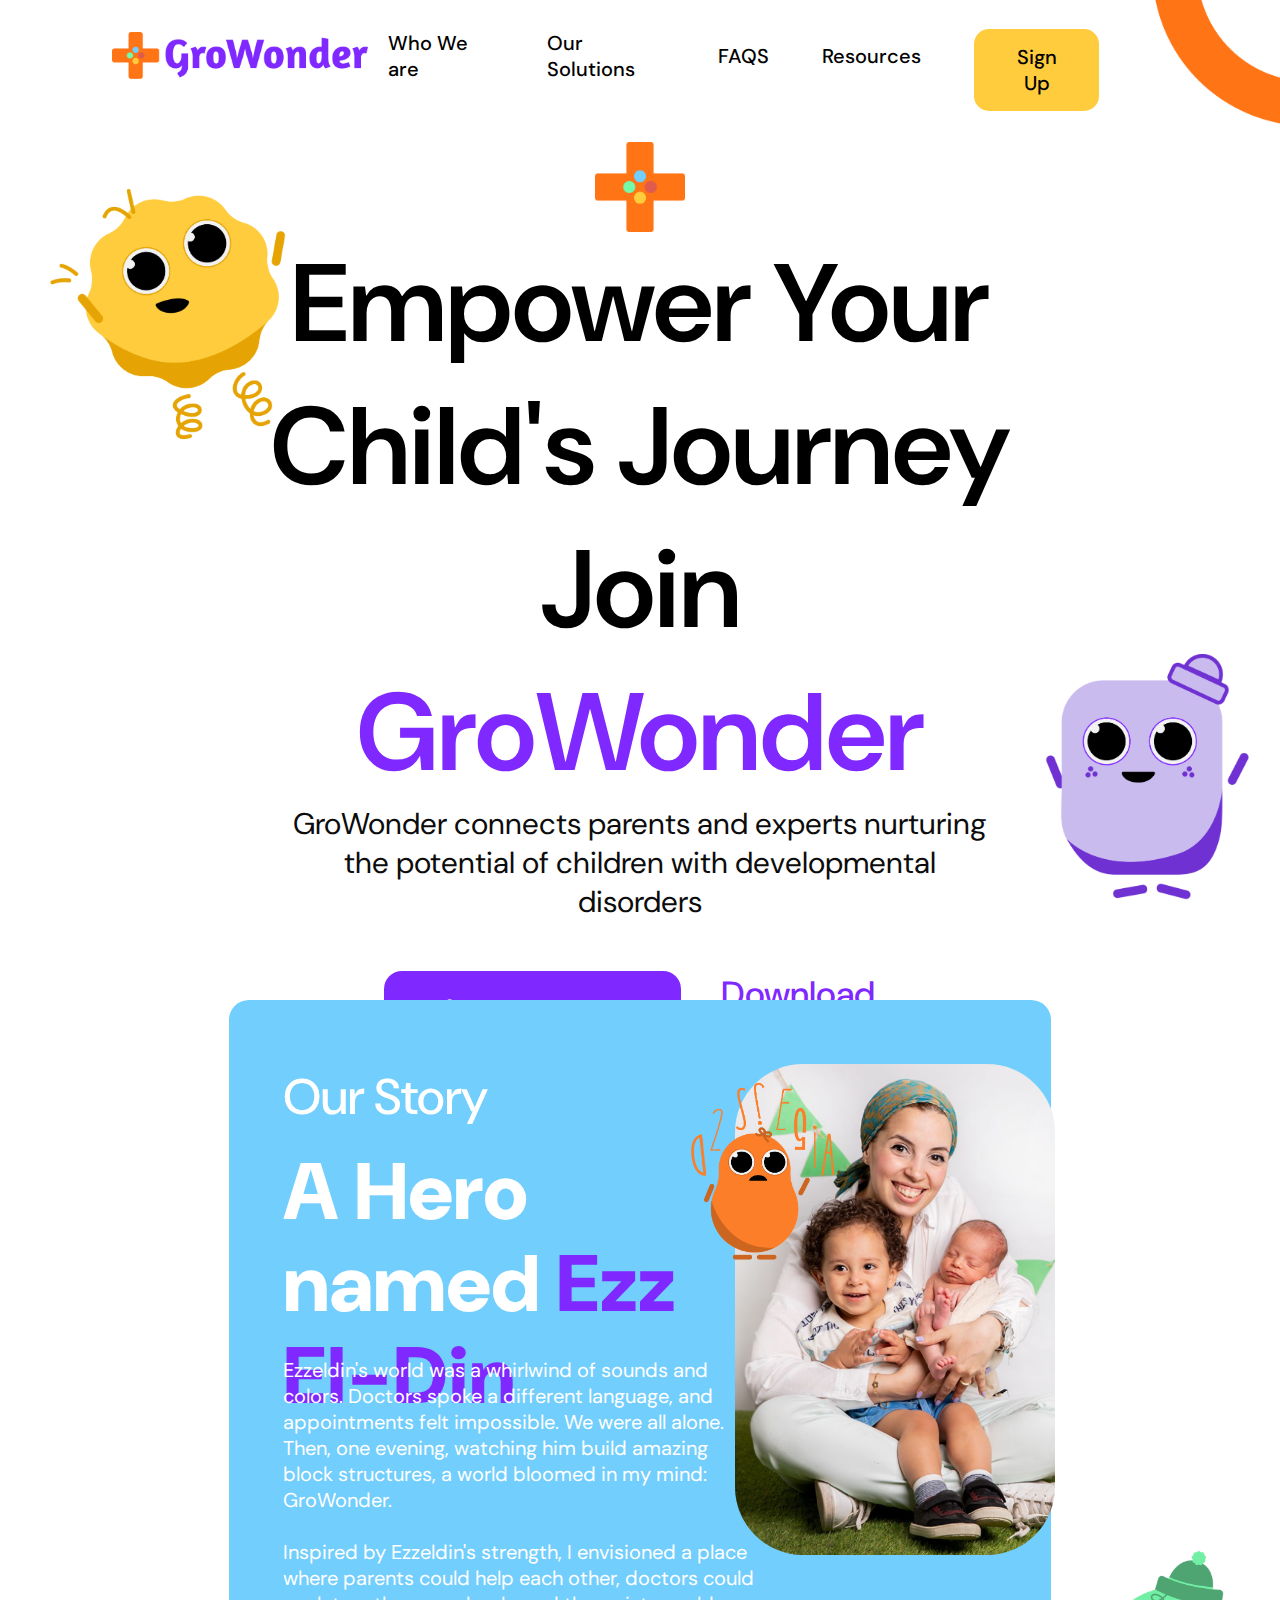
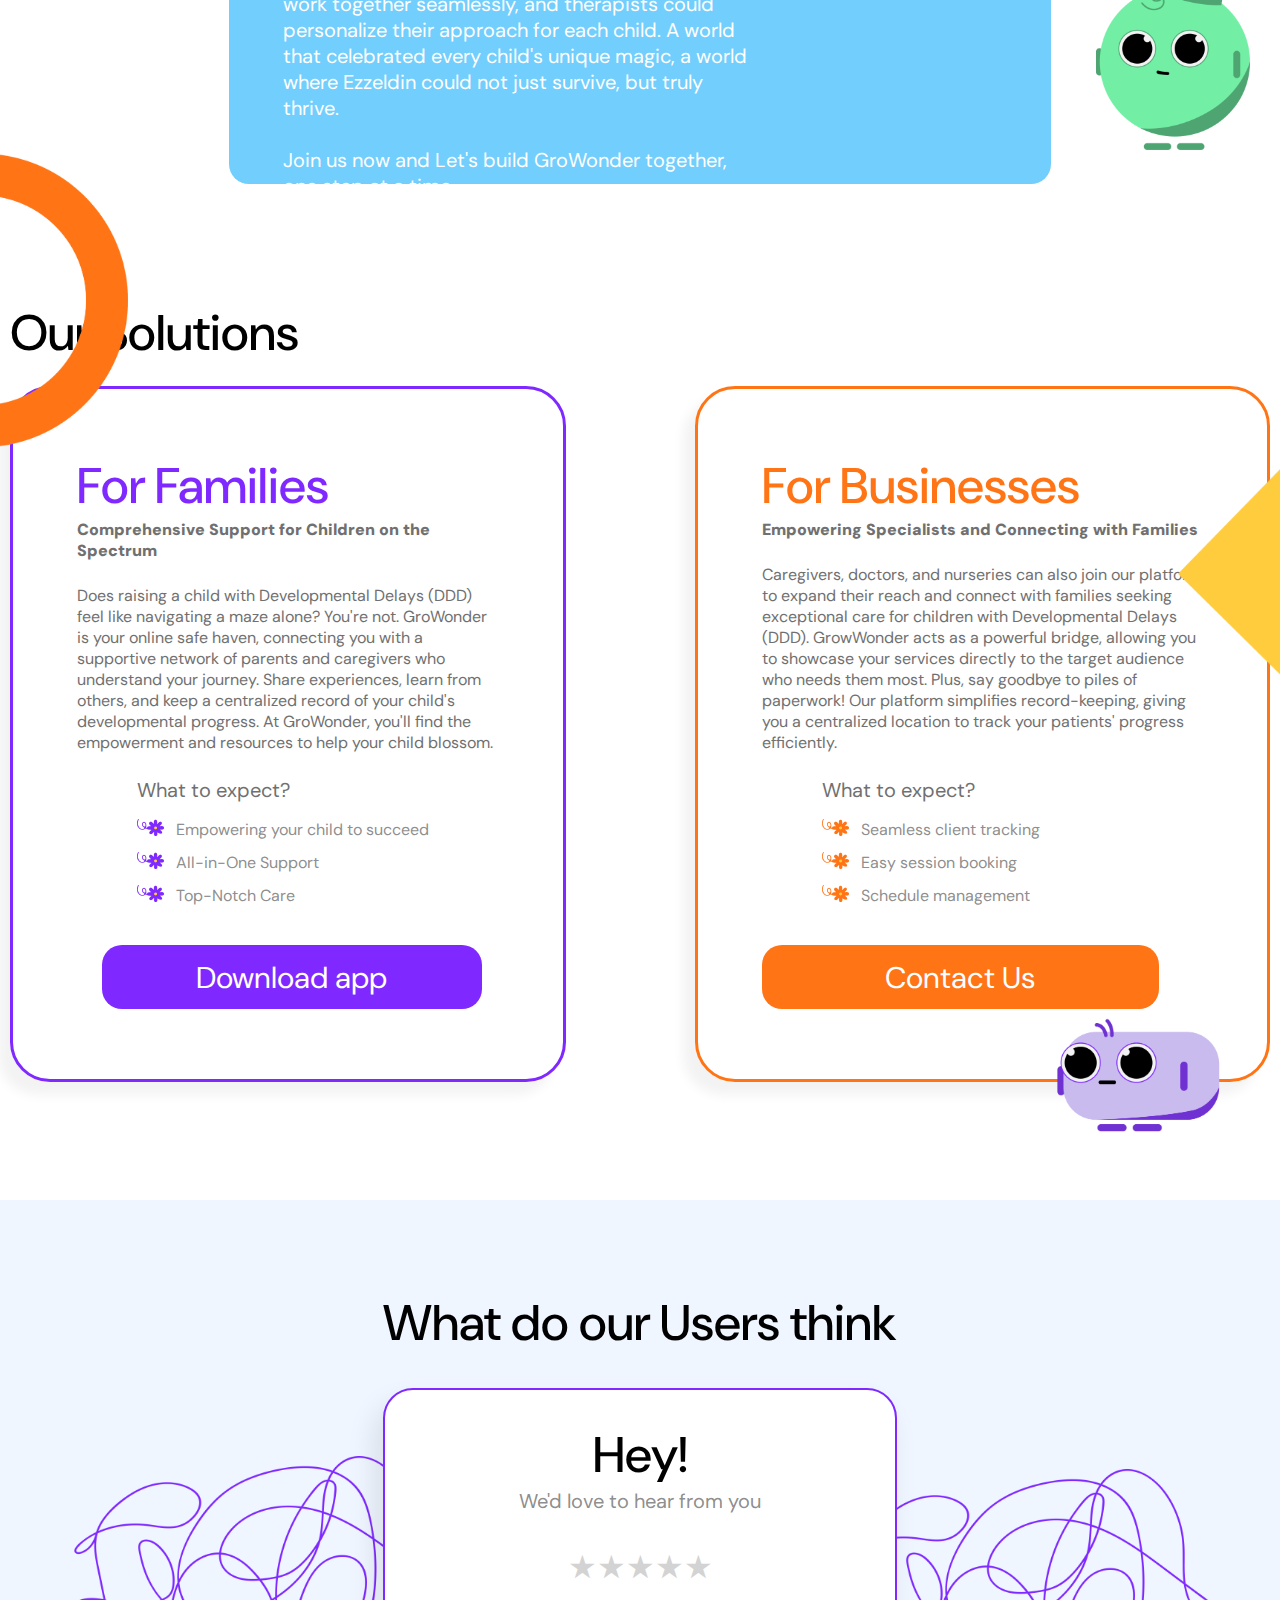
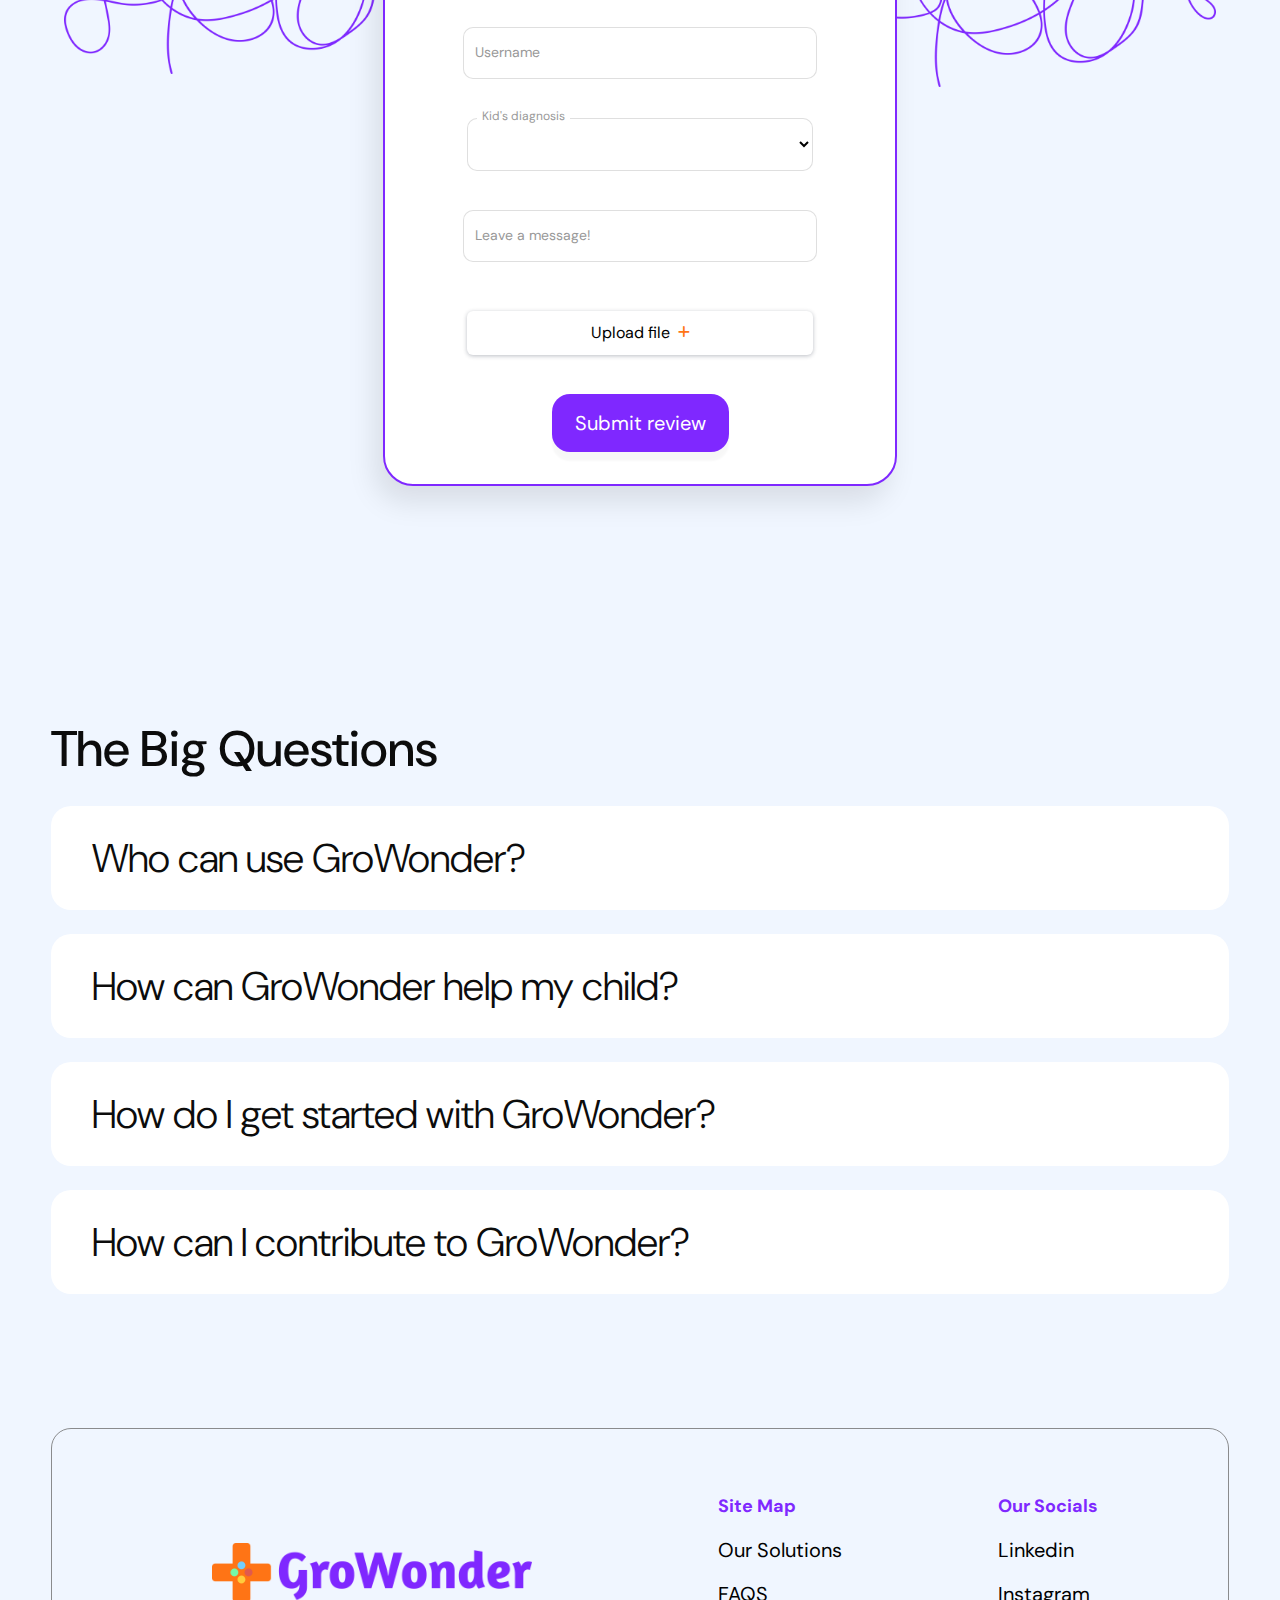
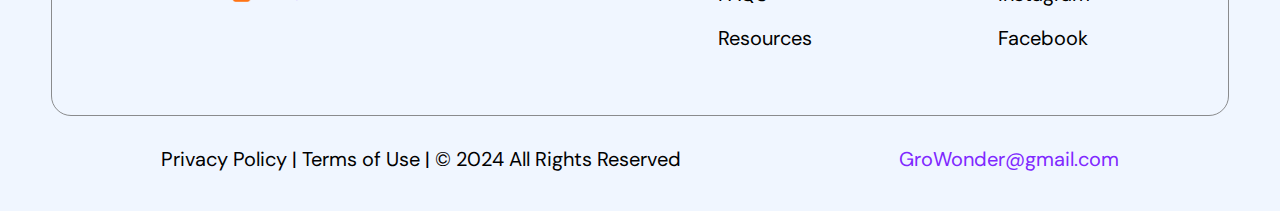
==== commit db520c97: "Fix bigquestions" ====
--- a/index.html
+++ b/index.html
@@ -427,7 +427,7 @@
             <label for="username">Username</label>
           </div>
           <div class="input-container">
-            <select id="diagnosis" class="input-default">
+            <select id="diagnosis" class="input-default" style="width: 27vw;">
               <option value=" " hidden selected></option>
               <option value="PrivateDoctor">ADHD</option>
               <option value="MentalHealth">ADD</option>
@@ -465,34 +465,90 @@
     <div class="questions-container">
       <p class="section-title">The Big Questions</p>
       <div class="question-item">
-        <p class="question-text">Who can use GroWonder?</p>
-        <img
-          src="https://cdn.builder.io/api/v1/image/assets/TEMP/37da0cb6a00ce6b9240454c62d2d118ffaea3aecf91b688d9176735f67631546?apiKey=18c10655b2d0493cbd4fae1ef216046e&&apiKey=18c10655b2d0493cbd4fae1ef216046e"
-          alt="" class="question-icon" />
-      </div>
+        <div style="display: flex;">
+          <p class="question-text">Who can use GroWonder?</p>
+          <img
+            src="https://cdn.builder.io/api/v1/image/assets/TEMP/37da0cb6a00ce6b9240454c62d2d118ffaea3aecf91b688d9176735f67631546?apiKey=18c10655b2d0493cbd4fae1ef216046e&&apiKey=18c10655b2d0493cbd4fae1ef216046e"
+            alt="" class="question-icon" />
+        </div>
+        <p style="display: none; font-size: 20px; font-style: normal; font-weight: 400;" class="answer-text">GroWonder
+          is a supportive community designed for families raising children with Developmental Delays (DDDs). We connect
+          parents with experienced caregivers, therapists, and doctors, offering a space to share experiences, learn
+          from others, and track a child's developmental journey.</p>
+      </div>
+
       <div class="question-item">
-        <p class="question-text">What resources are available on GroWonder?</p>
-        <img
-          src="https://cdn.builder.io/api/v1/image/assets/TEMP/37da0cb6a00ce6b9240454c62d2d118ffaea3aecf91b688d9176735f67631546?apiKey=18c10655b2d0493cbd4fae1ef216046e&&apiKey=18c10655b2d0493cbd4fae1ef216046e"
-          alt="" class="question-icon" />
-      </div>
+        <div style="display: flex;">
+          <p class="question-text">How can GroWonder help my child?</p>
+          <img
+            src="https://cdn.builder.io/api/v1/image/assets/TEMP/37da0cb6a00ce6b9240454c62d2d118ffaea3aecf91b688d9176735f67631546?apiKey=18c10655b2d0493cbd4fae1ef216046e&&apiKey=18c10655b2d0493cbd4fae1ef216046e"
+            alt="" class="question-icon" />
+        </div>
+        <p style="display: none; font-size: 20px; font-style: normal; font-weight: 400;" class="answer-text">GroWonder
+          is your partner in raising a child with Developmental Delays. <br><br>
+          We connect you with a network of experienced professionals who can provide tailored guidance and support. From
+          understanding common causes and symptoms to discovering the latest treatments, GroWonder is your go-to
+          resource. Plus, our digital platform helps you keep track of your child's development without the hassle of
+          paperwork.
+        </p>
+      </div>
+
       <div class="question-item">
-        <p class="question-text">How can GroWonder help my child?</p>
-        <img
-          src="https://cdn.builder.io/api/v1/image/assets/TEMP/37da0cb6a00ce6b9240454c62d2d118ffaea3aecf91b688d9176735f67631546?apiKey=18c10655b2d0493cbd4fae1ef216046e&&apiKey=18c10655b2d0493cbd4fae1ef216046e"
-          alt="" class="question-icon" />
-      </div>
+        <div style="display: flex;">
+          <p class="question-text">How do I get started with GroWonder?</p>
+          <img
+            src="https://cdn.builder.io/api/v1/image/assets/TEMP/9ac399811b95526da54e82dd044ec1ae607cad8d2cded3d2ba6b95b0a6139458?apiKey=18c10655b2d0493cbd4fae1ef216046e&&apiKey=18c10655b2d0493cbd4fae1ef216046e"
+            alt="" class="question-icon" />
+        </div>
+        <div style="display: none; font-size: 20px; font-style: normal; font-weight: 400;" class="answer-text">
+          <p style="display: none; font-size: 20px; font-style: normal; font-weight: 400;" class="answer-text">Getting
+            started with GroWonder is simple: </p><br>
+          <p style="text-indent: -20px;padding-left: 20px;font-size: 20px; font-style: normal; font-weight: 400;">1.
+            Download the app: Find GroWonder on your app store and download it to your device.<br>
+          </p>
+          <p style="text-indent: -20px;padding-left: 20px;font-size: 20px; font-style: normal; font-weight: 400;">2.
+            Create an account: Register with your preferred email address to access the platform.<br>
+          </p>
+          <p style="text-indent: -20px;padding-left: 20px;font-size: 20px; font-style: normal; font-weight: 400;">3.
+            Start exploring: Begin your journey by discovering resources, connecting with other parents, and tracking
+            your child's development.
+          </p>
+        </div>
+      </div>
+
       <div class="question-item">
-        <p class="question-text">How do I get started with GroWonder?</p>
-        <img
-          src="https://cdn.builder.io/api/v1/image/assets/TEMP/9ac399811b95526da54e82dd044ec1ae607cad8d2cded3d2ba6b95b0a6139458?apiKey=18c10655b2d0493cbd4fae1ef216046e&&apiKey=18c10655b2d0493cbd4fae1ef216046e"
-          alt="" class="question-icon" />
-      </div>
-      <div class="question-item">
-        <p class="question-text">How can I contribute to GroWonder?</p>
-        <img
-          src="https://cdn.builder.io/api/v1/image/assets/TEMP/9ac399811b95526da54e82dd044ec1ae607cad8d2cded3d2ba6b95b0a6139458?apiKey=18c10655b2d0493cbd4fae1ef216046e&&apiKey=18c10655b2d0493cbd4fae1ef216046e"
-          alt="" class="question-icon" />
+        <div style="display: flex;">
+          <p class="question-text">How can I contribute to GroWonder?</p>
+          <img
+            src="https://cdn.builder.io/api/v1/image/assets/TEMP/9ac399811b95526da54e82dd044ec1ae607cad8d2cded3d2ba6b95b0a6139458?apiKey=18c10655b2d0493cbd4fae1ef216046e&&apiKey=18c10655b2d0493cbd4fae1ef216046e"
+            alt="" class="question-icon" />
+        </div>
+
+        <div style="display: none; font-size: 20px; font-style: normal; font-weight: 400;" class="answer-text">
+          <p style="text-indent: -20px;padding-left: 20px;font-size: 20px; font-style: normal; font-weight: 400;"> Your
+            involvement is crucial to the success of GroWonder. Here's how you can contribute:<br><br></p>
+          <p style="text-indent: -20px;padding-left: 20px;font-size: 20px; font-style: normal; font-weight: 400;">
+            - Share your experience: Provide honest feedback and reviews about your journey with GroWonder. Your
+            insights
+            help us improve our platform and better serve the community.<br>
+          </p>
+          <p style="text-indent: -20px;padding-left: 20px;font-size: 20px; font-style: normal; font-weight: 400;">-
+            Become
+            a GrowWonder ambassador: Spread the word about GroWonder to other parents and caregivers in need of
+            support. Your recommendations can make a significant difference.<br>
+          </p>
+          <p style="text-indent: -20px;padding-left: 20px;font-size: 20px; font-style: normal; font-weight: 400;">-
+            Engage
+            with the community: Actively participate in discussions, share knowledge, and offer support to
+            fellow
+            members. Your contributions foster a strong and supportive community.<br>
+          </p>
+          <br>
+          <p style="text-indent: -20px;padding-left: 20px;font-size: 20px; font-style: normal; font-weight: 400;">
+            Together, we can create a thriving platform for families facing the challenges of raising children with
+            developmental delays.
+          </p>
+        </div>
       </div>
     </div>
   </section>
@@ -624,6 +680,12 @@
       });
 
     })();
+
+    $(document).ready(function () {
+      $('.question-item').click(function () {
+        $(this).find('.answer-text').toggle();
+      });
+    });
   </script>
 </body>
 
--- a/mainStyle.css
+++ b/mainStyle.css
@@ -530,7 +530,6 @@
     /* 50px */
     color: #0c0c0c;
     font-weight: 300;
-    line-height: 108%;
     justify-content: center;
     padding: 5vw 4vw;
 }
@@ -553,6 +552,7 @@
     /* 20px */
     background-color: #fff;
     display: flex;
+    flex-direction: column;
     margin-top: 1.5rem;
     /* 24px */
     gap: 1.25rem;
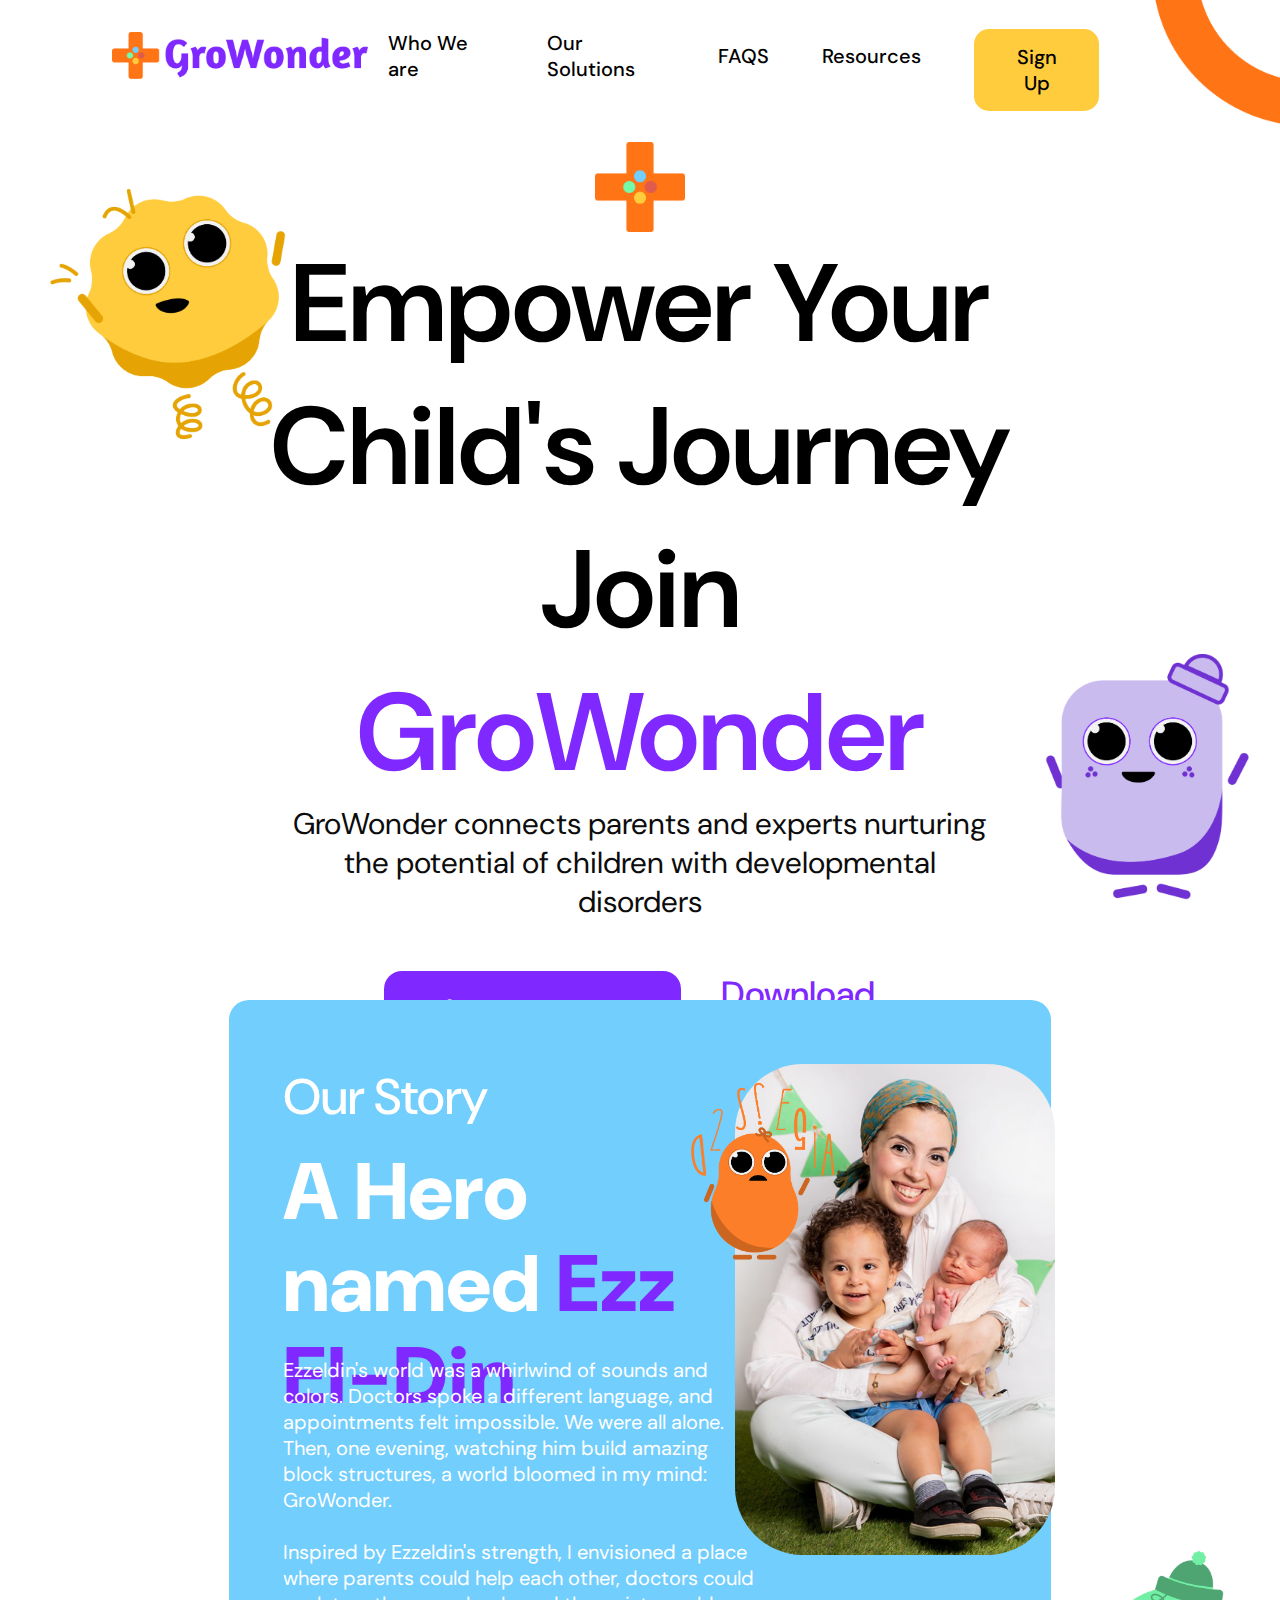
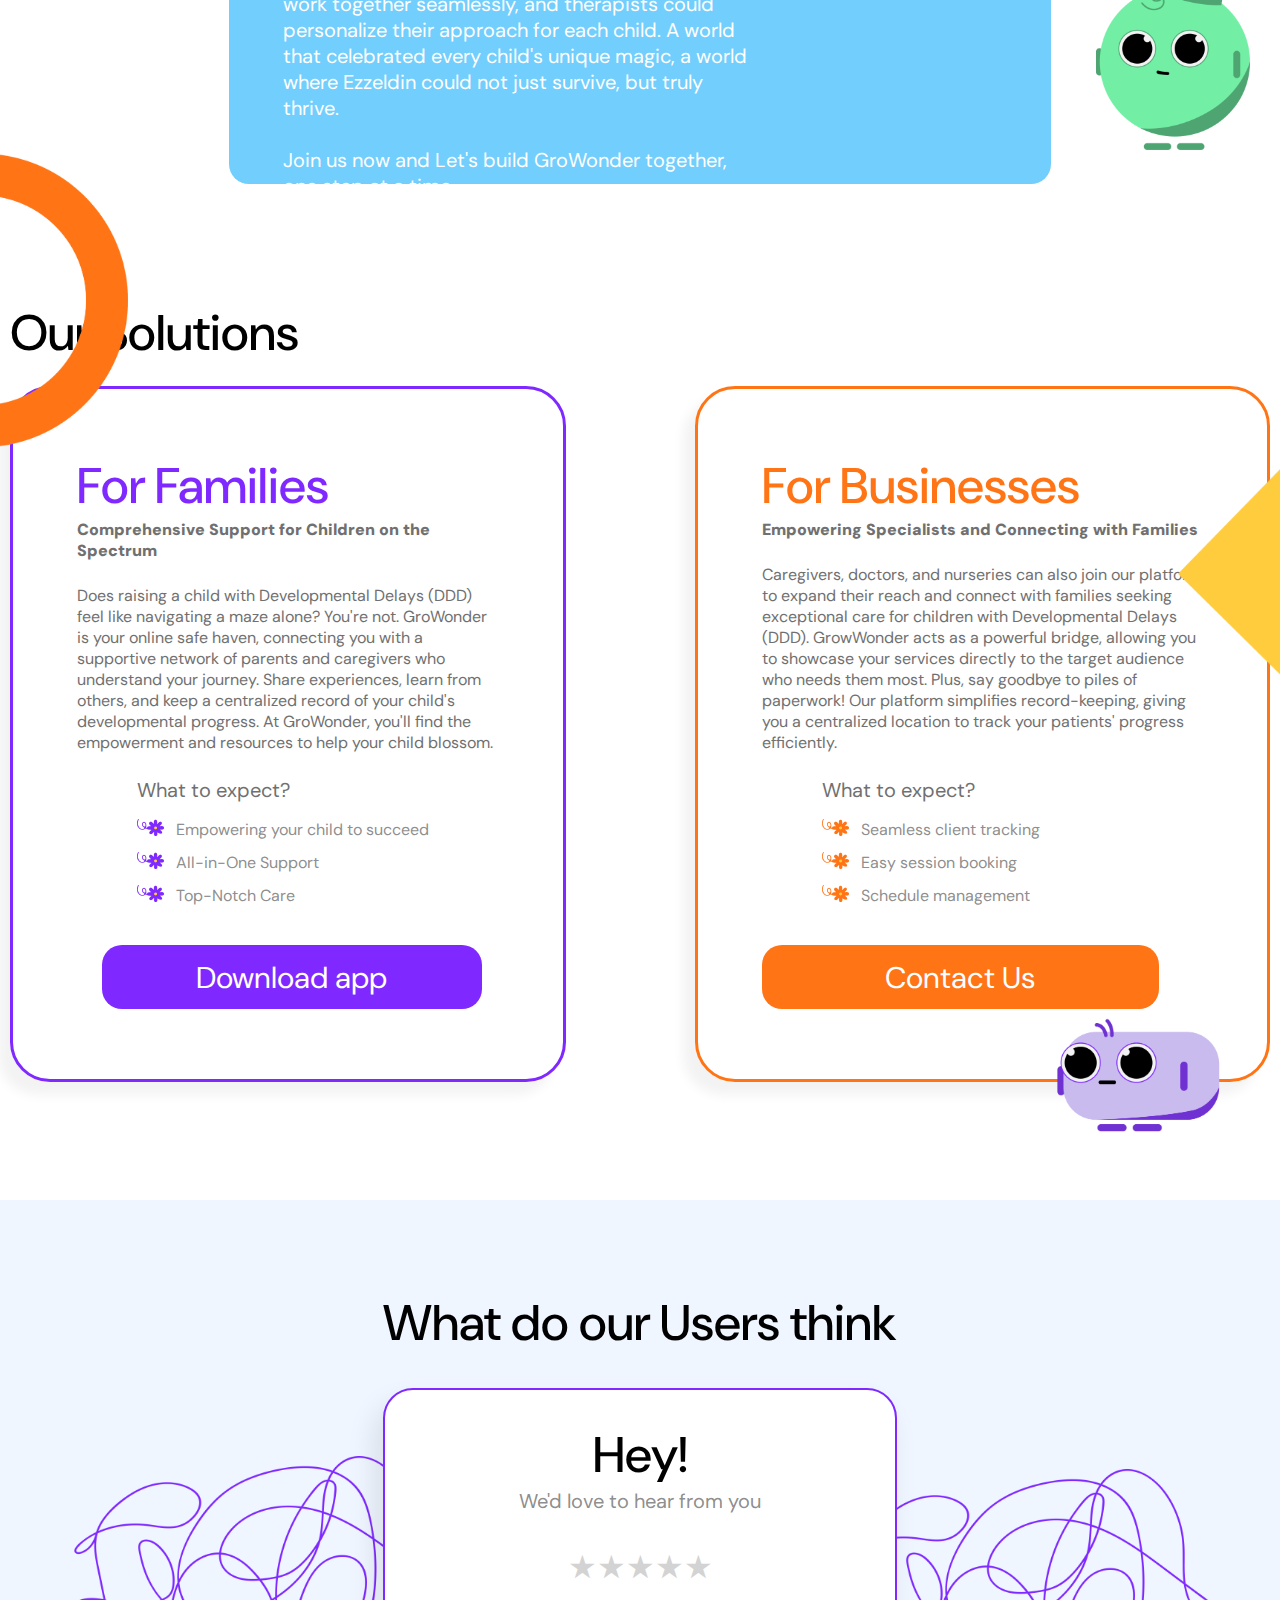
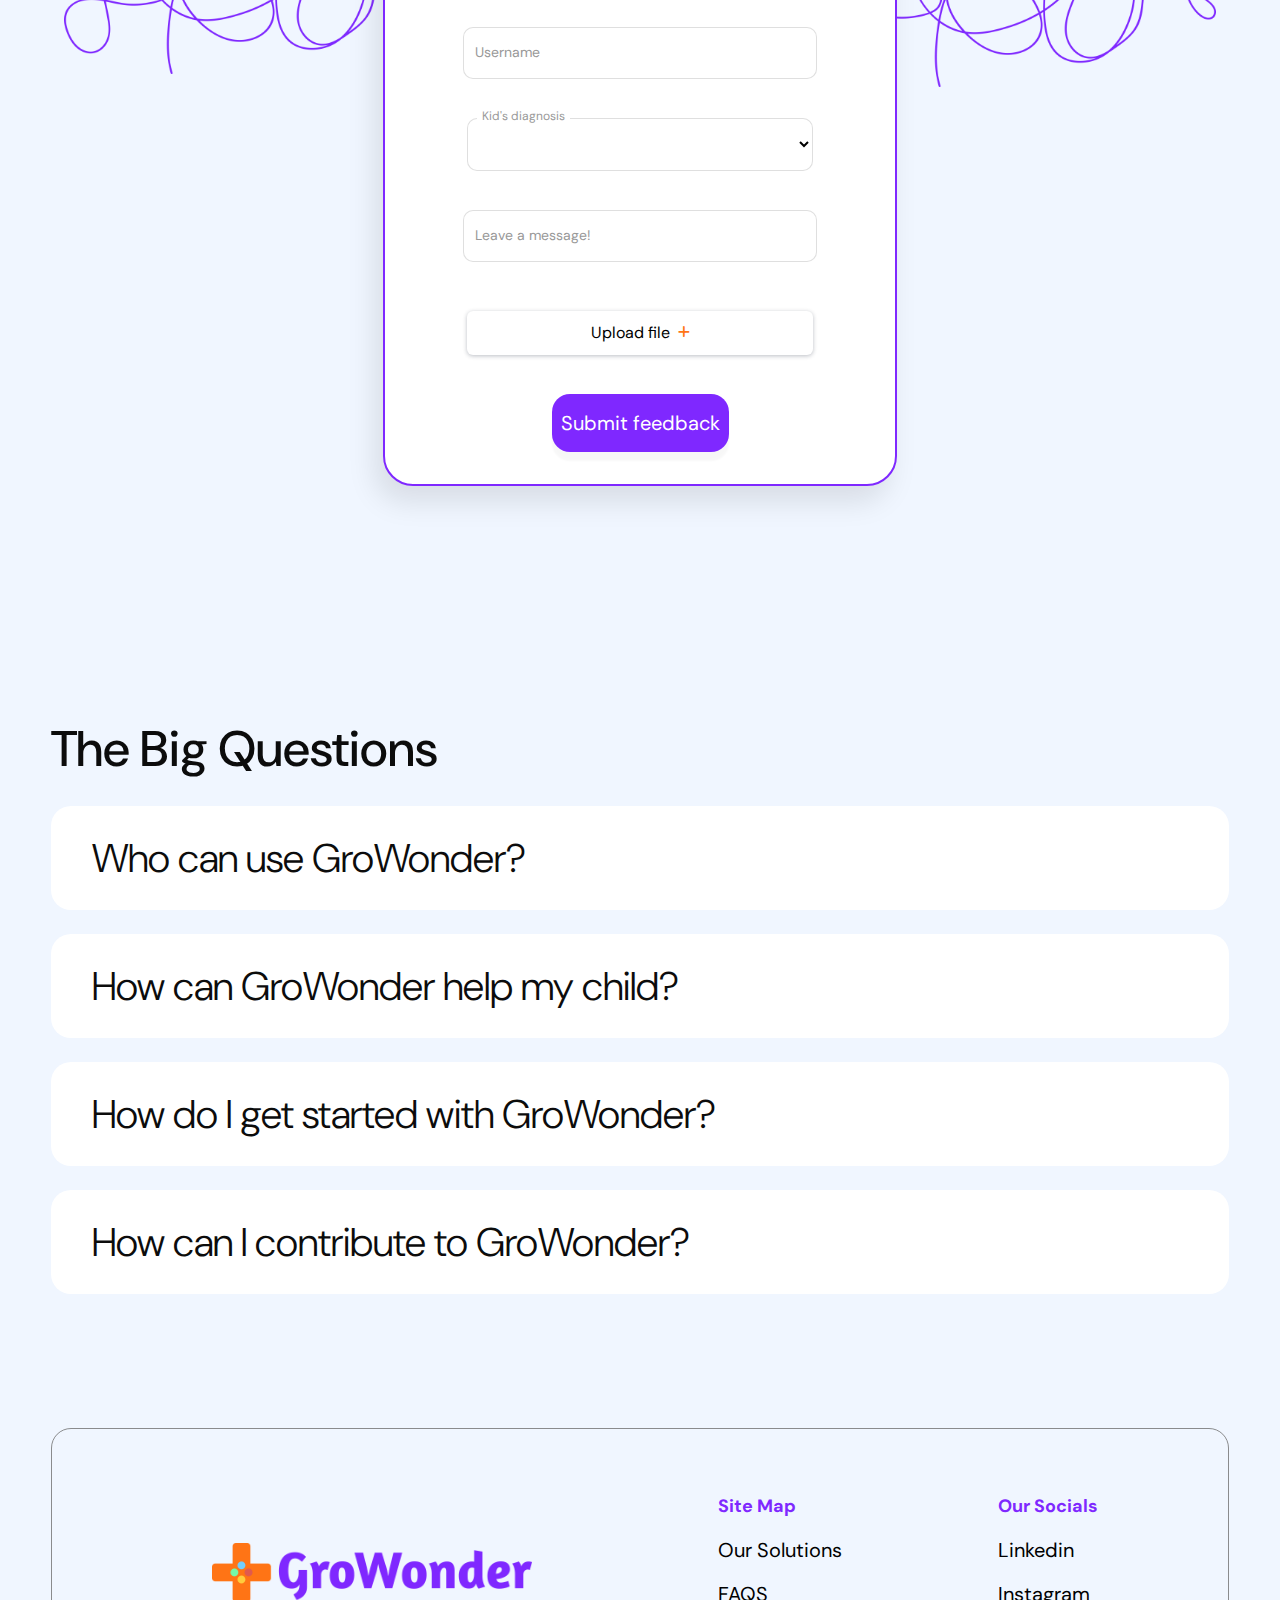
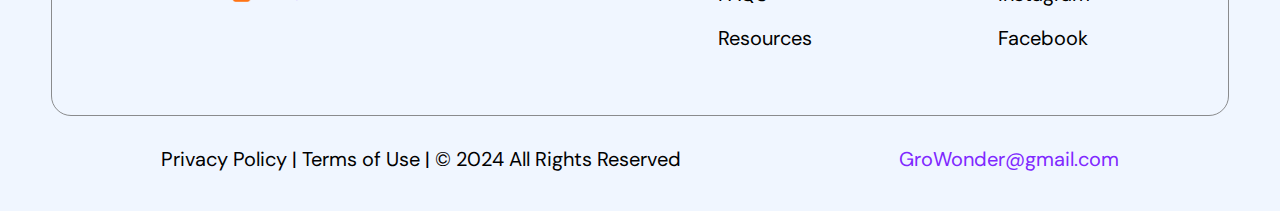
==== commit 5a737215: "Add options to feedback" ====
--- a/index.html
+++ b/index.html
@@ -429,10 +429,12 @@
           <div class="input-container">
             <select id="diagnosis" class="input-default" style="width: 27vw;">
               <option value=" " hidden selected></option>
-              <option value="PrivateDoctor">ADHD</option>
-              <option value="MentalHealth">ADD</option>
-              <option value="Clinic">Autism</option>
-              <option value="MedicalCenter">Medical Center</option>
+              <option value="ASD">ASD - Autism Spectrum</option>
+              <option value="Hyperactivity">Hyperactivity</option>
+              <option value="ADHD">ADHD</option>
+              <option value="Dyslexia">Dyslexia</option>
+              <option value="PandasSyndrome">Pandas Syndrome</option>
+              <option value="SpeechDelay">Speech Delay</option>
               <!-- Add more options here -->
             </select>
             <label for="diagnosis">Kid's diagnosis</label>
@@ -452,7 +454,7 @@
           </div>
 
           <button type="submit" class="reviews-button">
-            <p>Submit review</p>
+            <p>Submit feedback</p>
           </button>
         </form>
       </div>
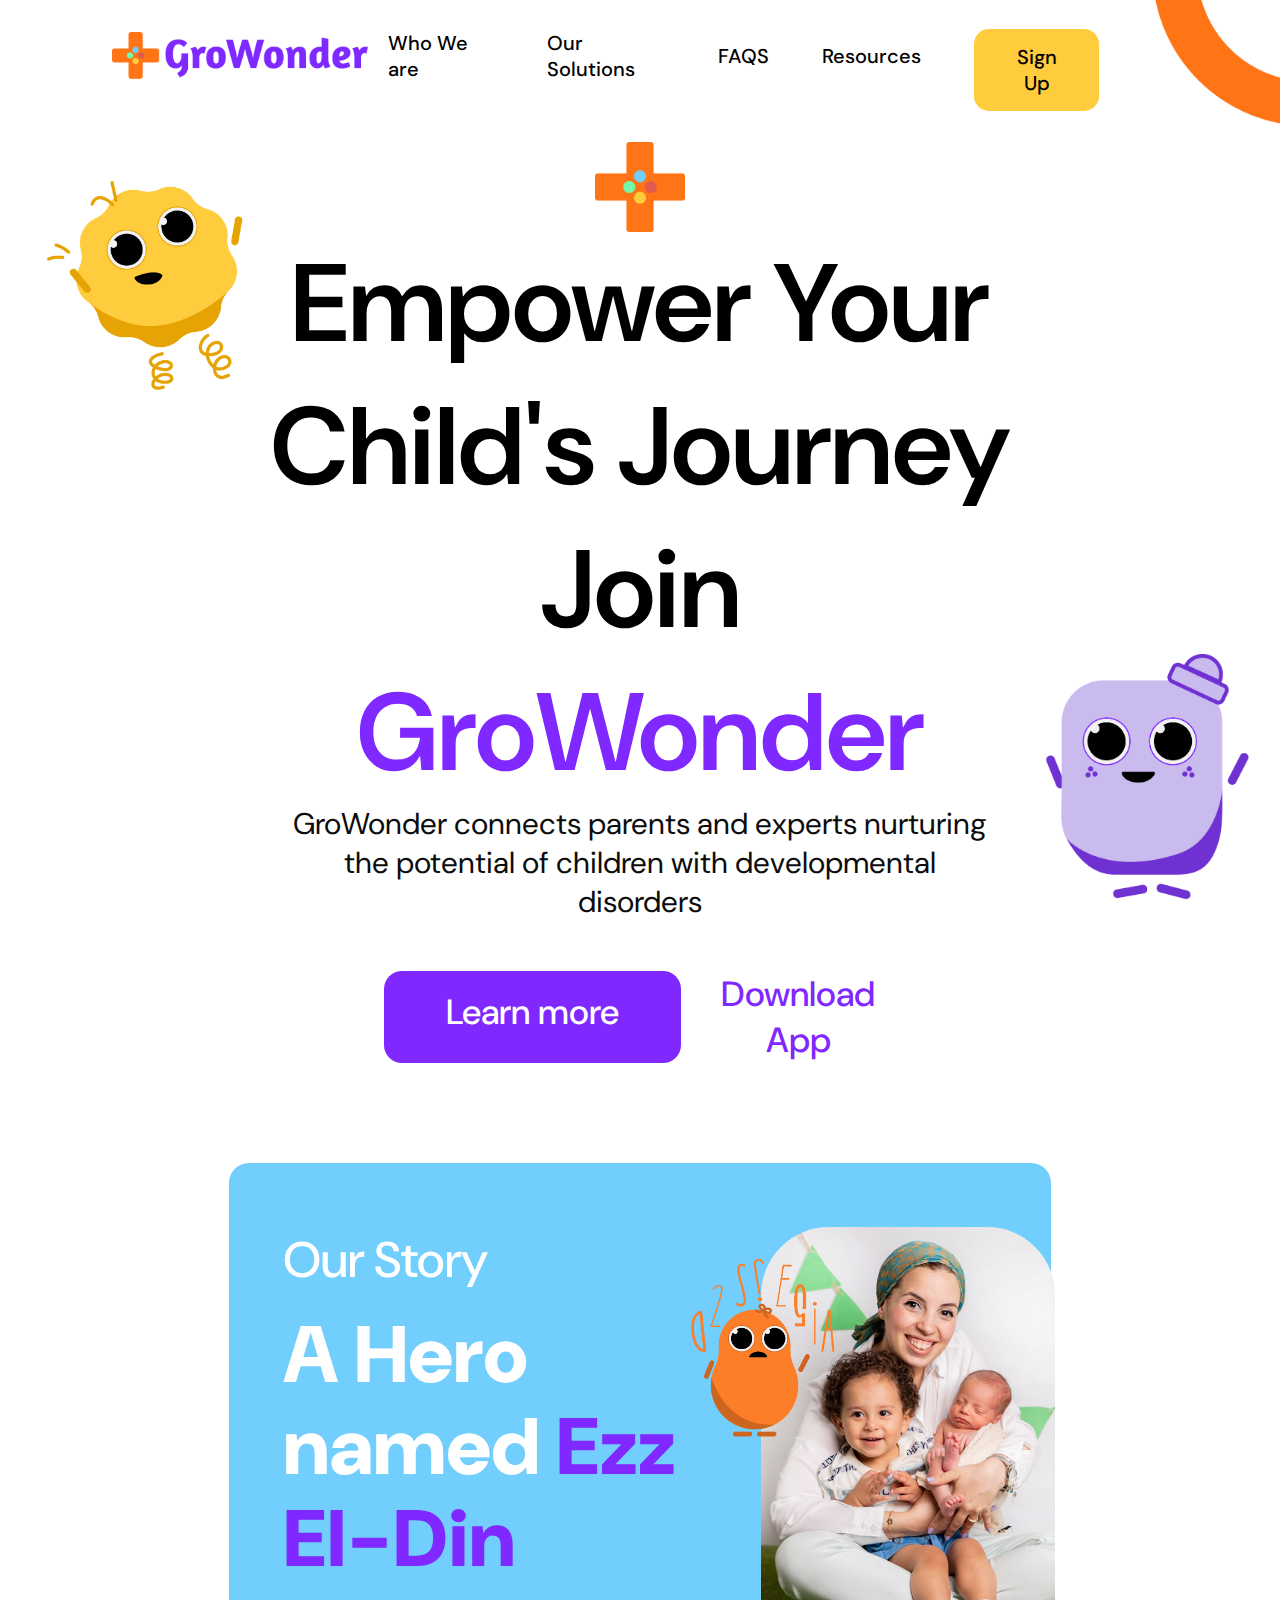
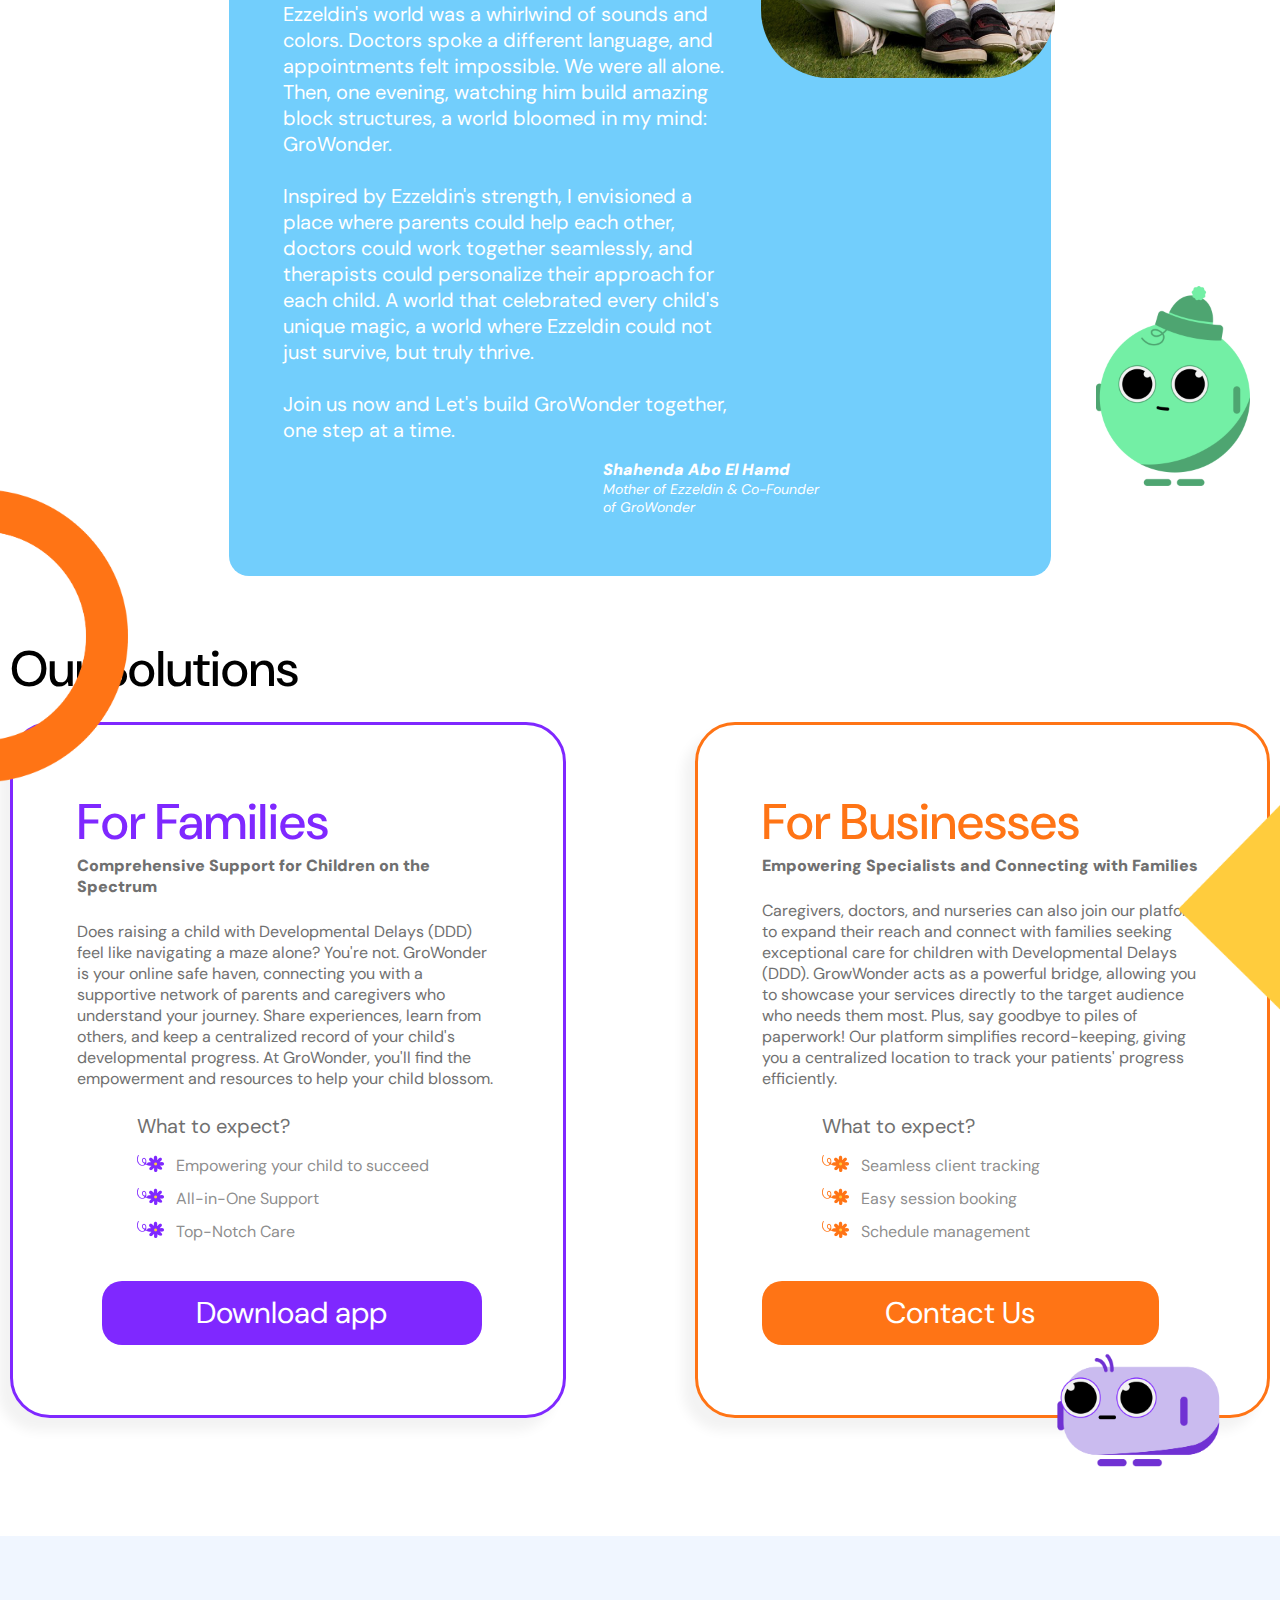
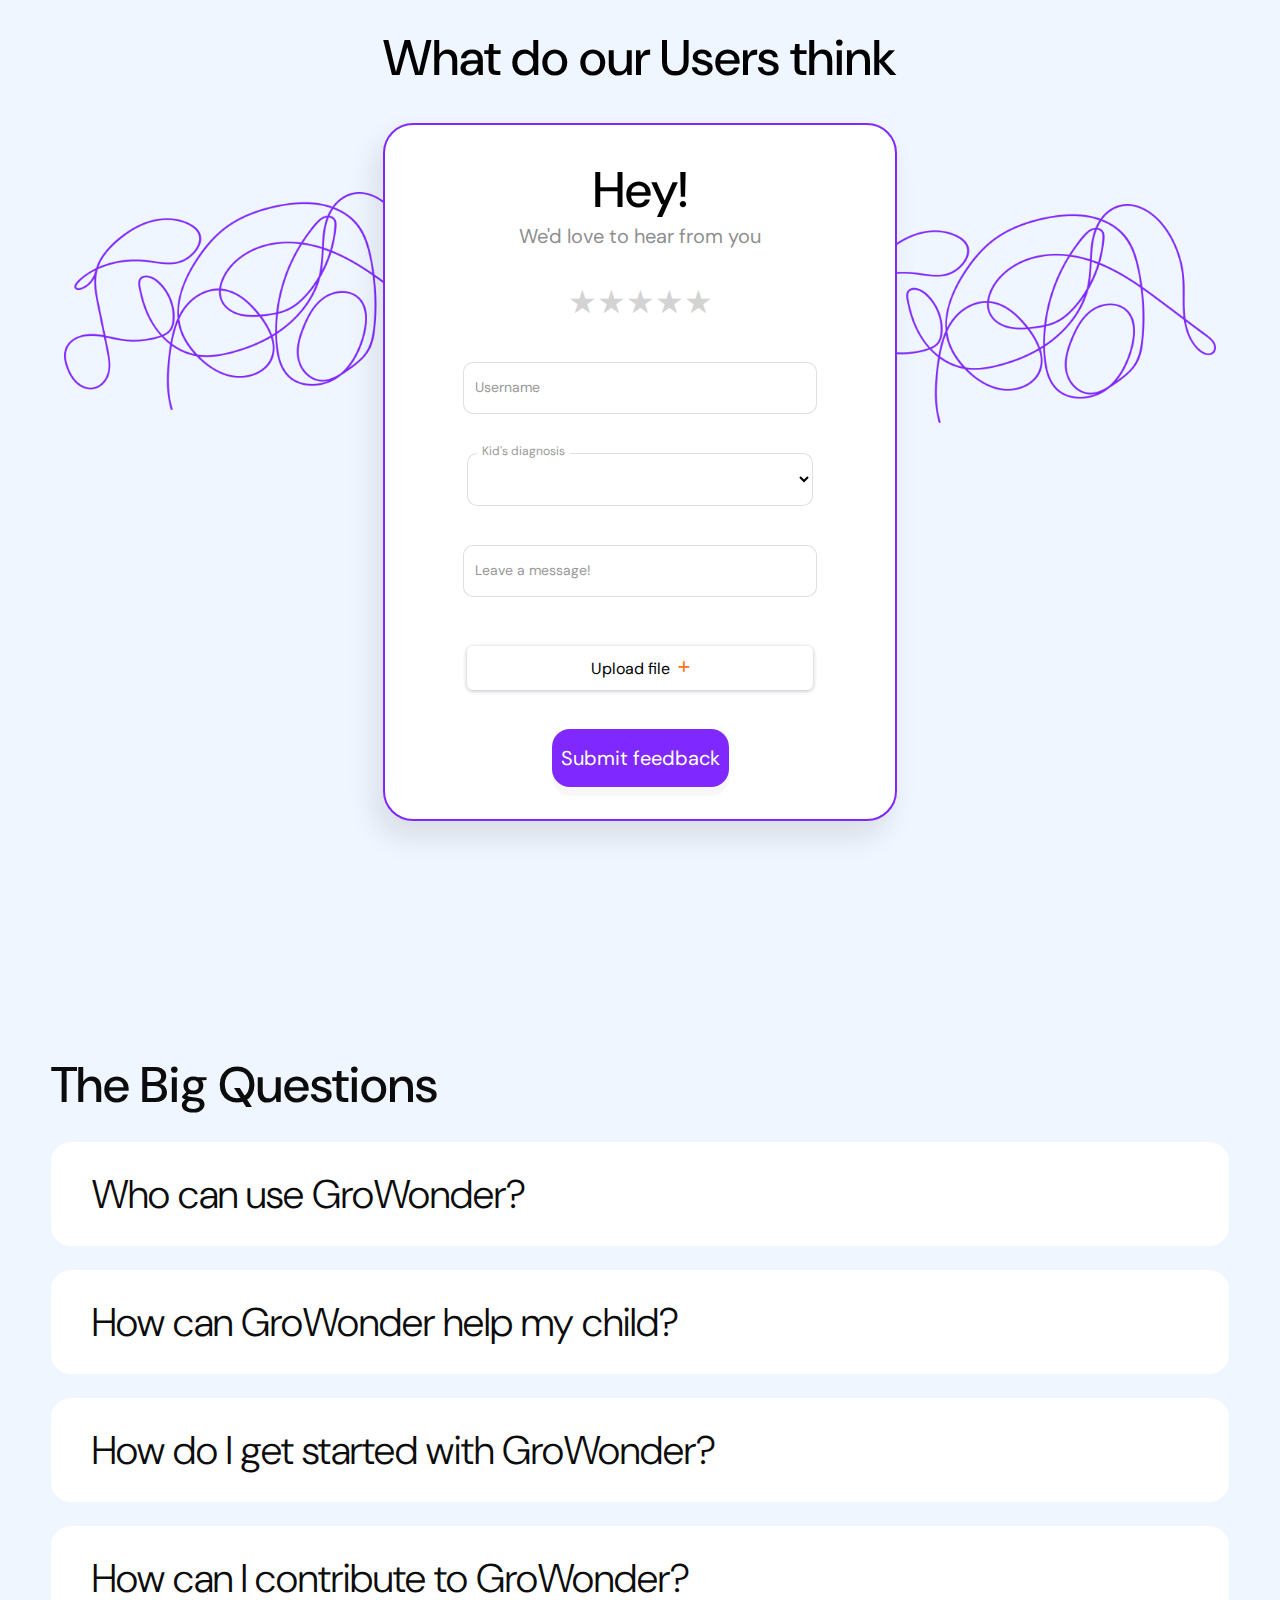
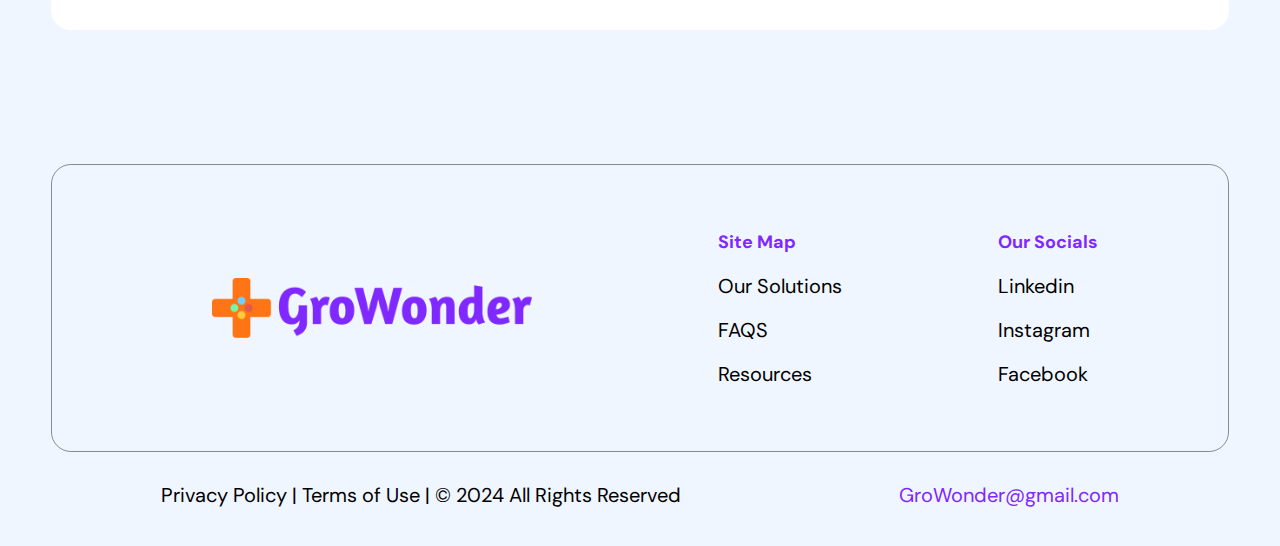
==== commit 443bcb1a: "css fixes" ====
--- a/index.html
+++ b/index.html
@@ -2,6 +2,7 @@
 <html lang="en">
 
 <head>
+  <link rel="icon" href="./assets/Logo.png" type="image/png" />
   <meta charset="UTF-8" />
   <meta name="viewport" content="width=device-width, initial-scale=1.0" />
   <link href="https://fonts.googleapis.com/css2?family=DM+Sans:wght@400;500;700&display=swap" rel="stylesheet" />
@@ -157,8 +158,8 @@
       <div class="nav-container">
         <a href="javascript:void(0);" onclick="scrollToSection('whoWeAre')" class="nav-link">Who We are</a>
         <a href="javascript:void(0);" onclick="scrollToSection('solutions')" class="nav-link">Our Solutions</a>
-        <a href="#" class="nav-link" href="javascript:void(0);" onclick="scrollToSection('faqs')">FAQS</a>
-        <a href="#" class="nav-link">Resources</a>
+        <a href="javascript:void(0);" class="nav-link" href="javascript:void(0);" onclick="scrollToSection('faqs')">FAQS</a>
+        <a href="./resources.html" class="nav-link">Resources</a>
         <a href="./signUp.html" class="signup-button">Sign Up</a>
         <img loading="lazy" src="assets/Ellipse5.png" class="profile-image" alt="User profile" />
       </div>
@@ -169,7 +170,7 @@
           margin-top: 30px;
           align-items: center;
         ">
-      <img loading="lazy" src="assets/Characters-07.png" style="position: absolute; height: 24vw; left: 30px" />
+      <img loading="lazy" src="assets/Characters-07.png" style="position: absolute; height: 20vw; left: 30px" />
       <img loading="lazy" src="assets/Logo.png" class="hero-icon" alt />
 
       <p class="hero-title">
--- a/mainStyle.css
+++ b/mainStyle.css
@@ -22,7 +22,6 @@
 .hero-container {
     background-color: #fff;
     display: flex;
-    height: 100vh;
     /* Use viewport height for full screen height */
     width: 100%;
     flex-direction: column;
@@ -41,6 +40,7 @@
     /* Use rem for scalable font size */
     color: #0c0c0c;
     justify-content: space-between;
+    font-weight: 500;
 }
 
 
@@ -141,10 +141,10 @@
 }
 
 .section-container {
-    height: 100vh;
     /* Use viewport height for full screen height */
     position: relative;
     margin-top: 100px;
+    padding-bottom: 3.75rem;
 }
 
 
@@ -157,15 +157,15 @@
     border-radius: 1.25rem;
     max-width: 60vw;
     /* Use viewport width for responsive width */
-    margin: 3.75rem auto;
+    margin: auto;
     gap: 1rem;
-    height: 80vh;
+    padding-bottom: 3.75rem;
     /* Use viewport height for responsive height */
 }
 
 
 .story-container p {
-    max-width: 37vw;
+    max-width: 35vw;
     /* Use viewport width for responsive width */
 }
 
@@ -184,7 +184,6 @@
     font-style: normal;
     font-weight: 900;
     line-height: 5.75rem;
-    height: 12.1875rem;
     margin: 0px;
 }
 
@@ -194,7 +193,6 @@
     /* Use rem for scalable font size */
     font-weight: 400;
     color: #fff;
-    max-width: 60vw;
     /* Use viewport width for responsive width */
 }
 
@@ -208,7 +206,7 @@
 }
 
 .story-image {
-    width: 25vw;
+    width: 23vw;
     /* Use viewport width for responsive width */
     height: auto;
     border-radius: 4.25rem;
@@ -230,7 +228,6 @@
 
 /* Main Container */
 .main-container {
-    min-height: 100vh;
     display: flex;
     flex-direction: column;
     align-items: center;
@@ -669,7 +666,6 @@
         margin-left: 2rem;
         /* Reduce margin for smaller screens */
     }
-
     .hero-title,
     .section-title {
         font-size: 2.5rem;
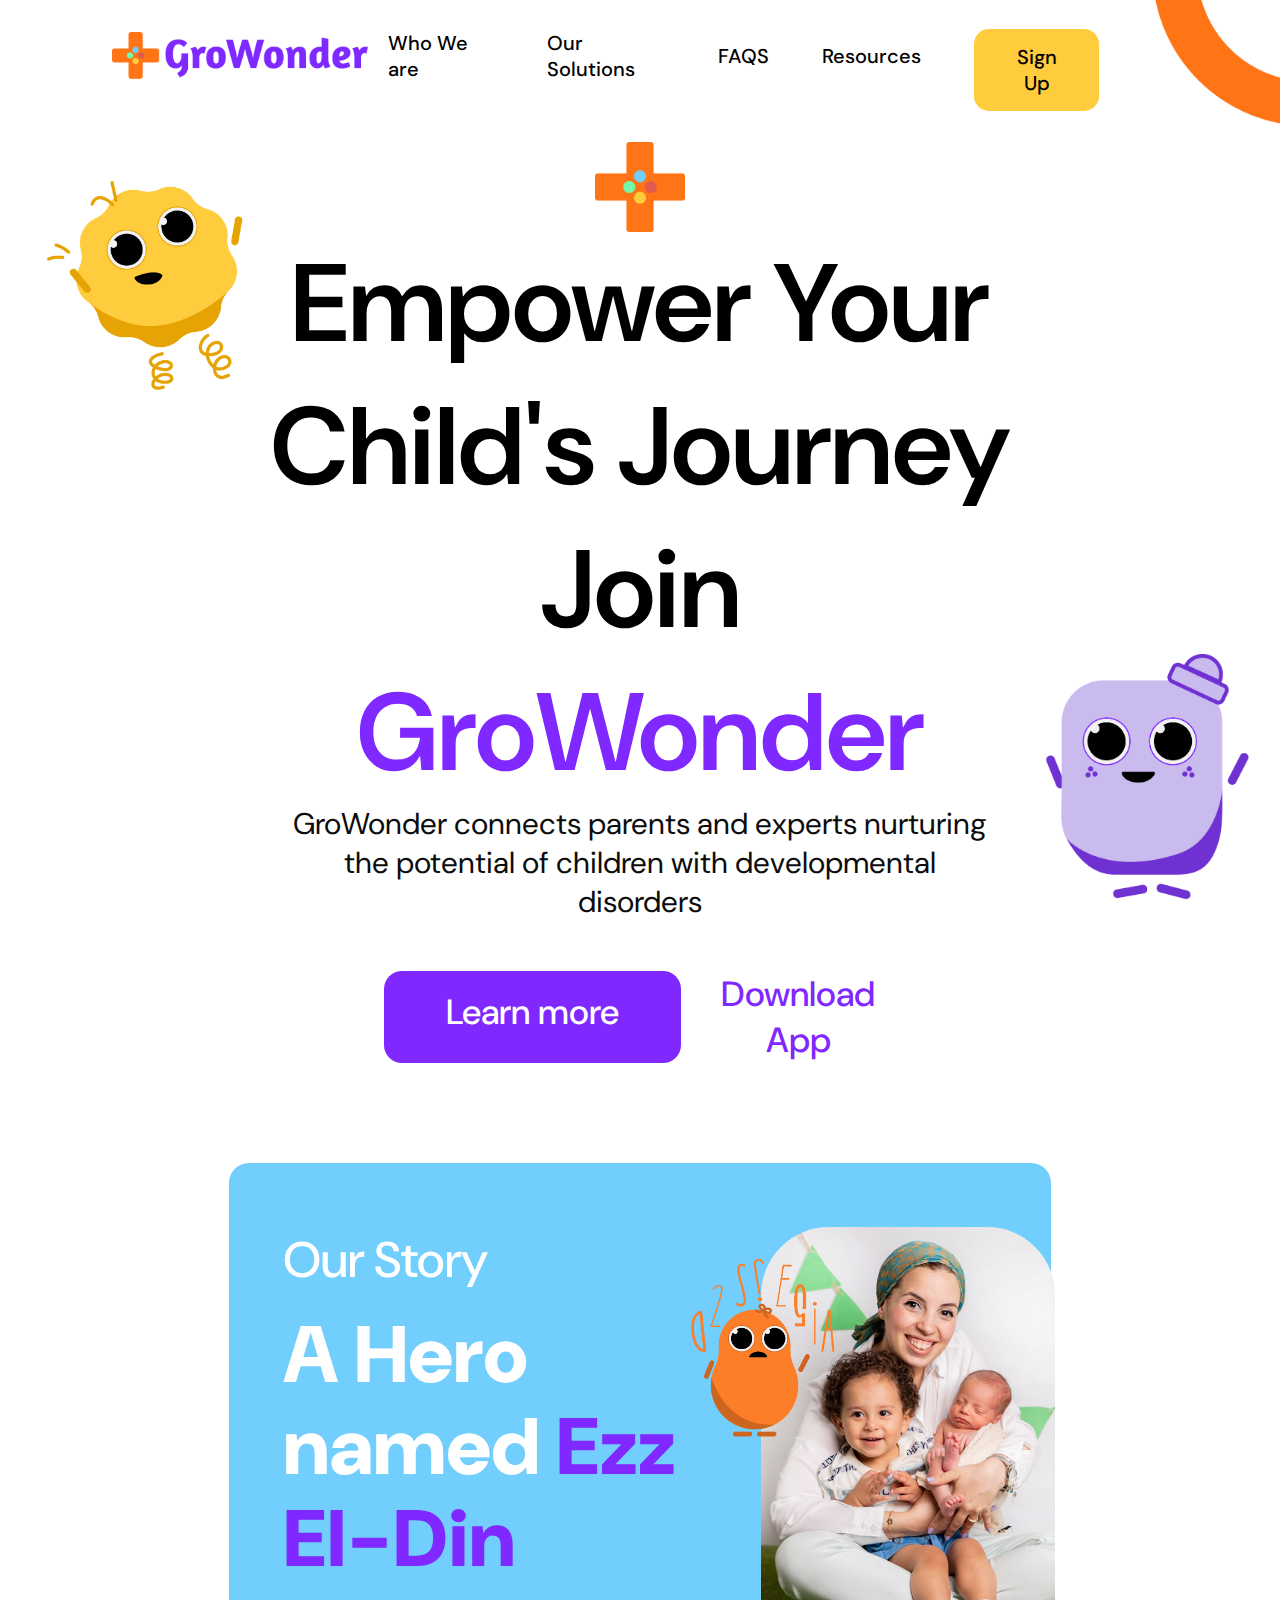
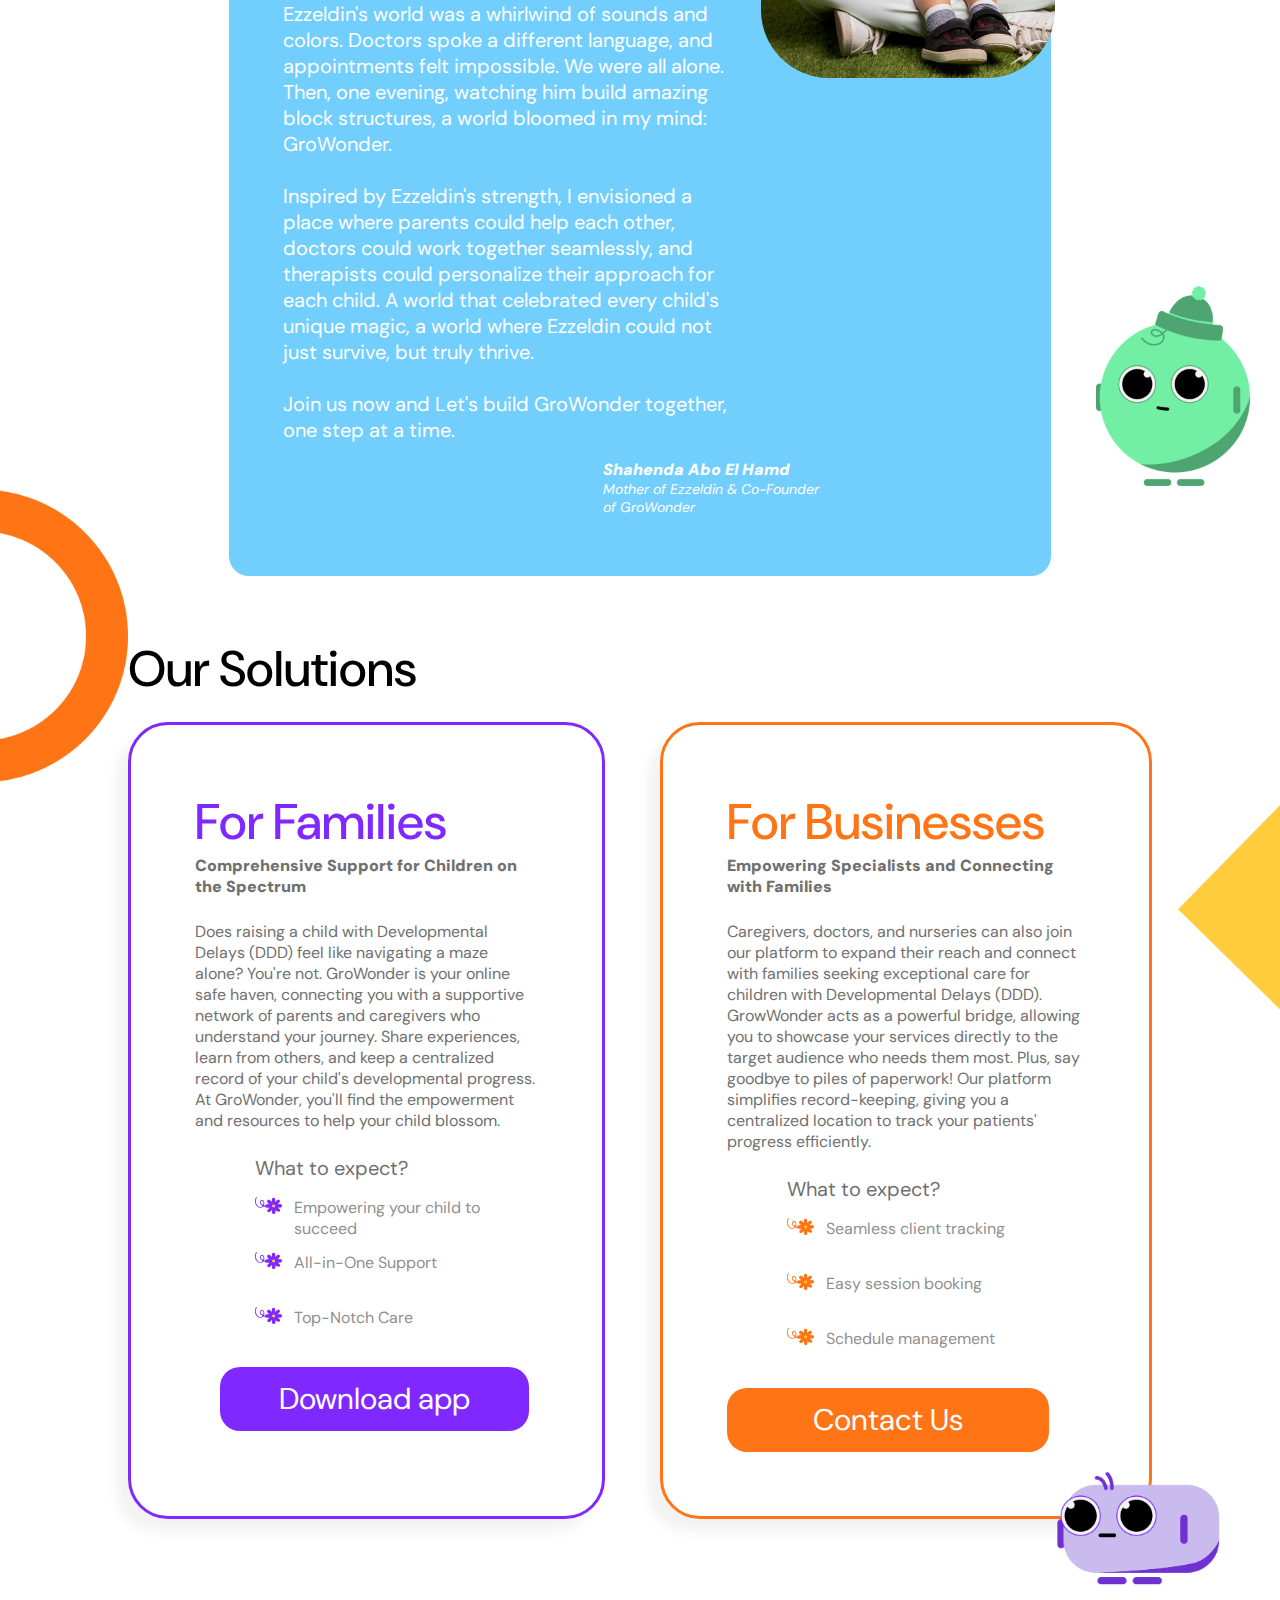
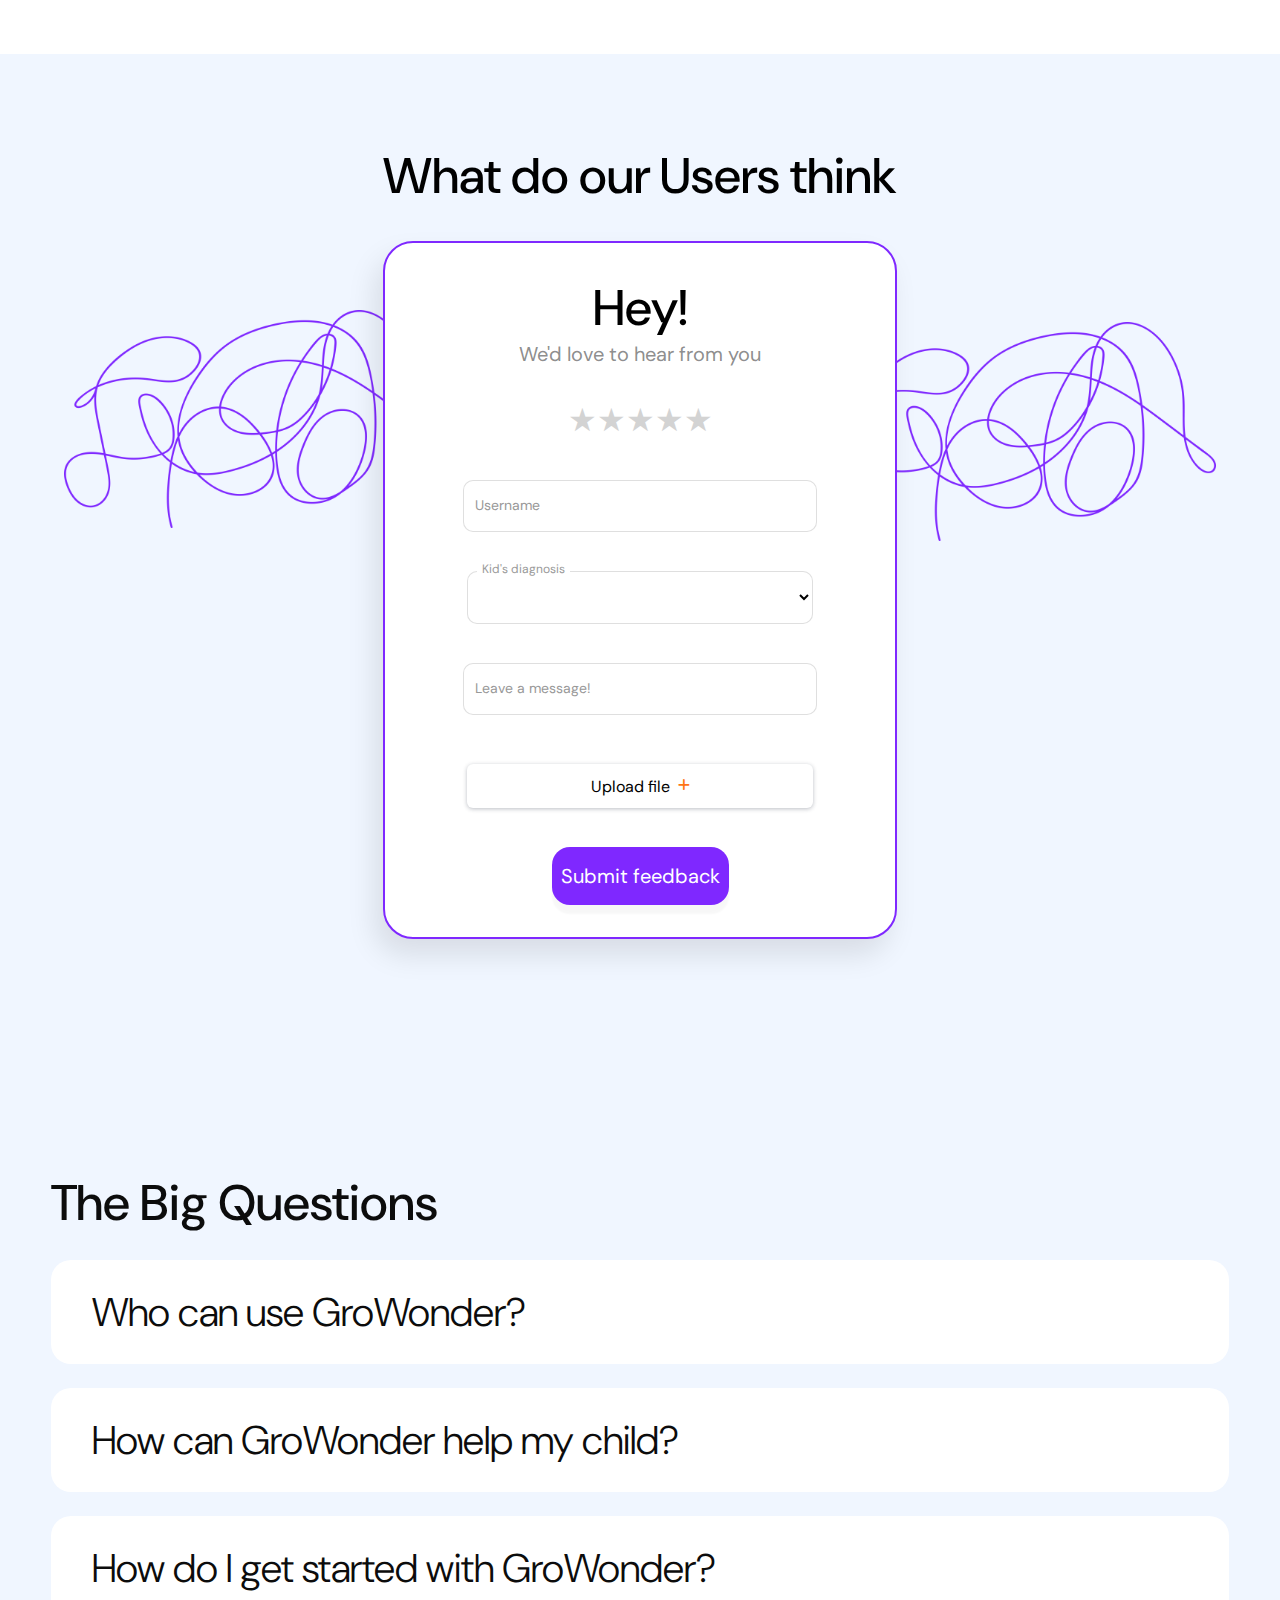
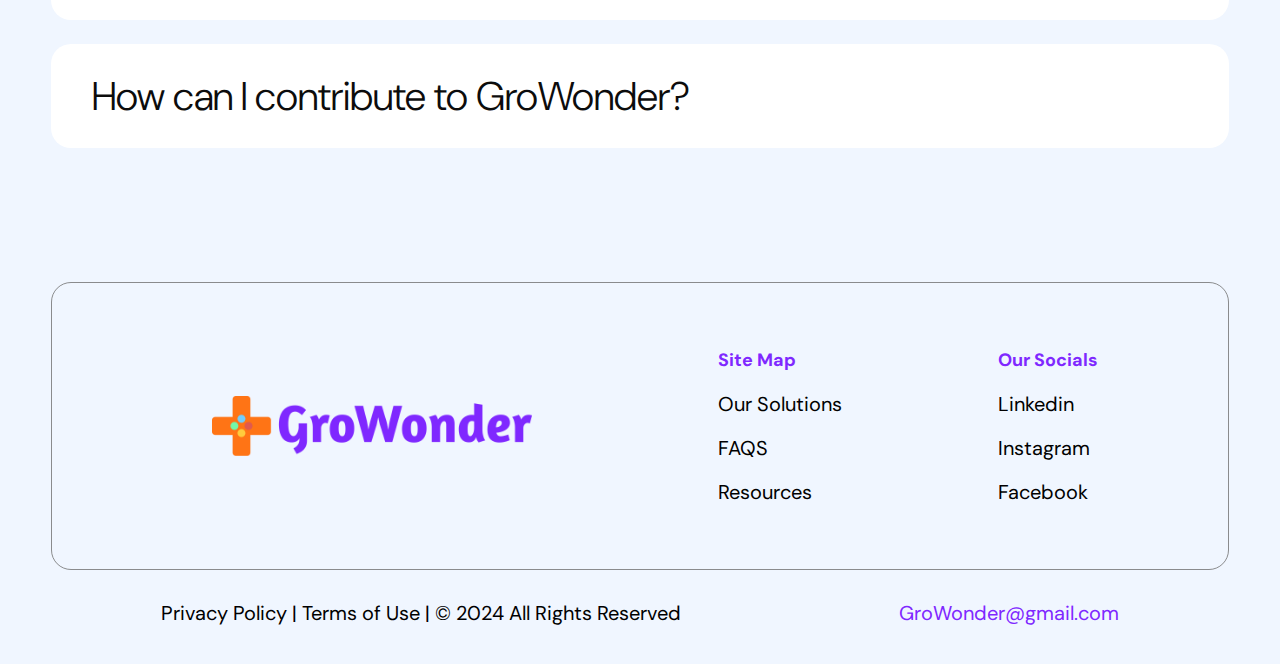
==== commit 4520bde0: "css fixes" ====
--- a/index.html
+++ b/index.html
@@ -234,7 +234,7 @@
     <img loading="lazy" src="assets/Ellipse7.png" style="position: absolute; width: 10vw;bottom:0;left: 0;" />
   </section>
   <section class="main-container">
-    <div id="solutions" style="width:140vh;height: 100vh;gap: 20px;display: flex;flex-direction: column;">
+    <div id="solutions" style="gap: 20px;display: flex;flex-direction: column;padding-bottom: 15vh;">
       <div class="our-solutions">Our Solutions</div>
       <div style="display: flex;flex-direction: row;justify-content: space-between;">
         <div class="rectangle-1">
@@ -259,7 +259,7 @@
             and resources to help your child blossom.</p>
           <div style="display: flex;flex-direction: column; margin-left: 60px;margin-bottom: 32px;">
             <p class="what-to-expect">What to expect?</p>
-            <div style="gap: 5px;display: flex;flex-direction: column;">
+            <div style="gap: 3vh;display: flex;flex-direction: column;">
               <div style="display: flex;flex-direction: row;gap: 12px;">
                 <img src="assets/Isolation_Mode1.png" class="isolation-mode"></img>
                 <p class="tips">Empowering your
@@ -307,7 +307,7 @@
 
           <div style="display: flex;flex-direction: column; margin-left: 60px;margin-bottom: 32px;">
             <p class="what-to-expect">What to expect?</p>
-            <div style="gap: 5px;display: flex;flex-direction: column;">
+            <div style="gap: 3vh;display: flex;flex-direction: column;">
               <div style="display: flex;flex-direction: row;gap: 12px;">
                 <img src="assets/Isolation_Mode2.png" class="isolation-mode"></img>
                 <p class="tips">Seamless
--- a/mainStyle.css
+++ b/mainStyle.css
@@ -232,7 +232,7 @@
     flex-direction: column;
     align-items: center;
     position: relative;
-    padding: 0 5vw;
+    padding: 0 10vw;
 }
 
 
@@ -261,13 +261,13 @@
     display: flex;
     flex-direction: column;
     width: 33.5%;
-    height: 100%;
     max-width: 510px;
     border: 3px solid #7f28ff;
     border-radius: 2.5rem;
     box-shadow: -0.7rem 0.8rem 0.7rem rgba(0, 0, 0, 0.05);
     padding: 0 5vw;
     padding-top: 5vw;
+    padding-bottom: 5vw;
 }
 
 
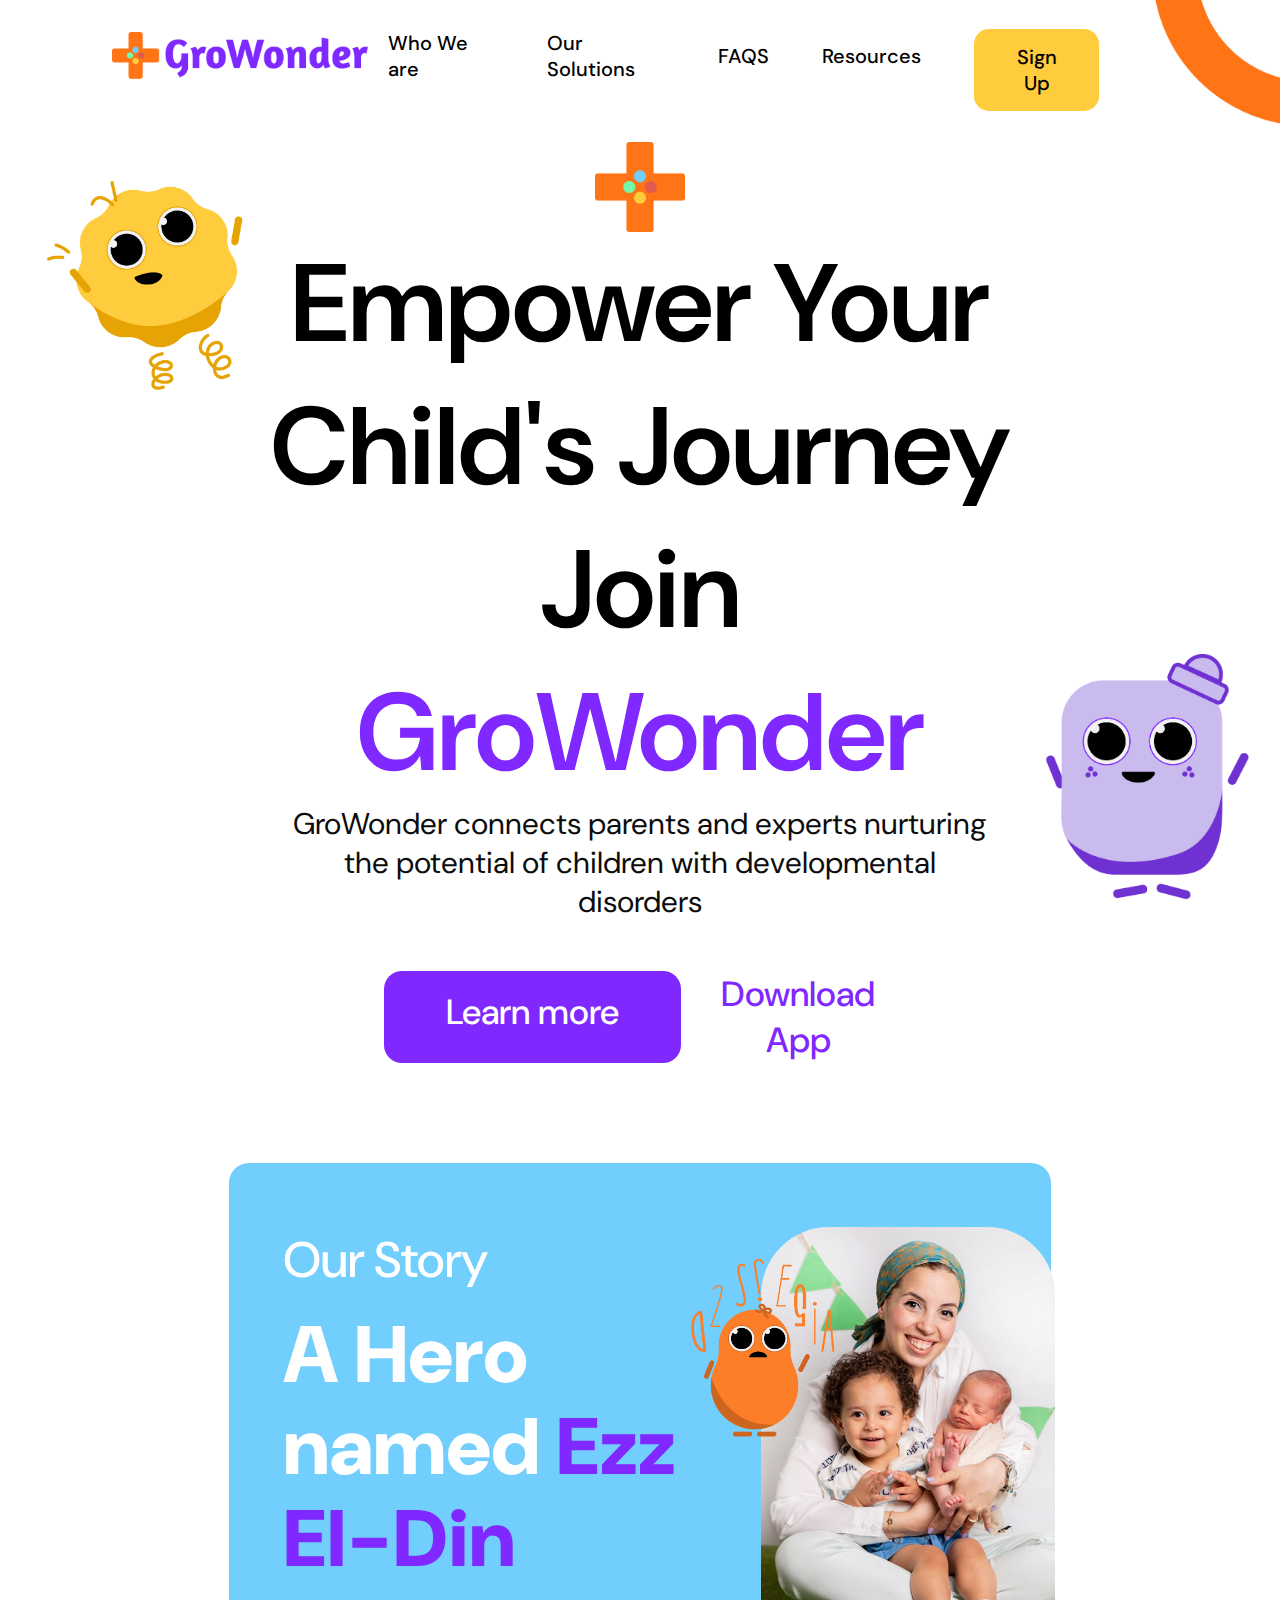
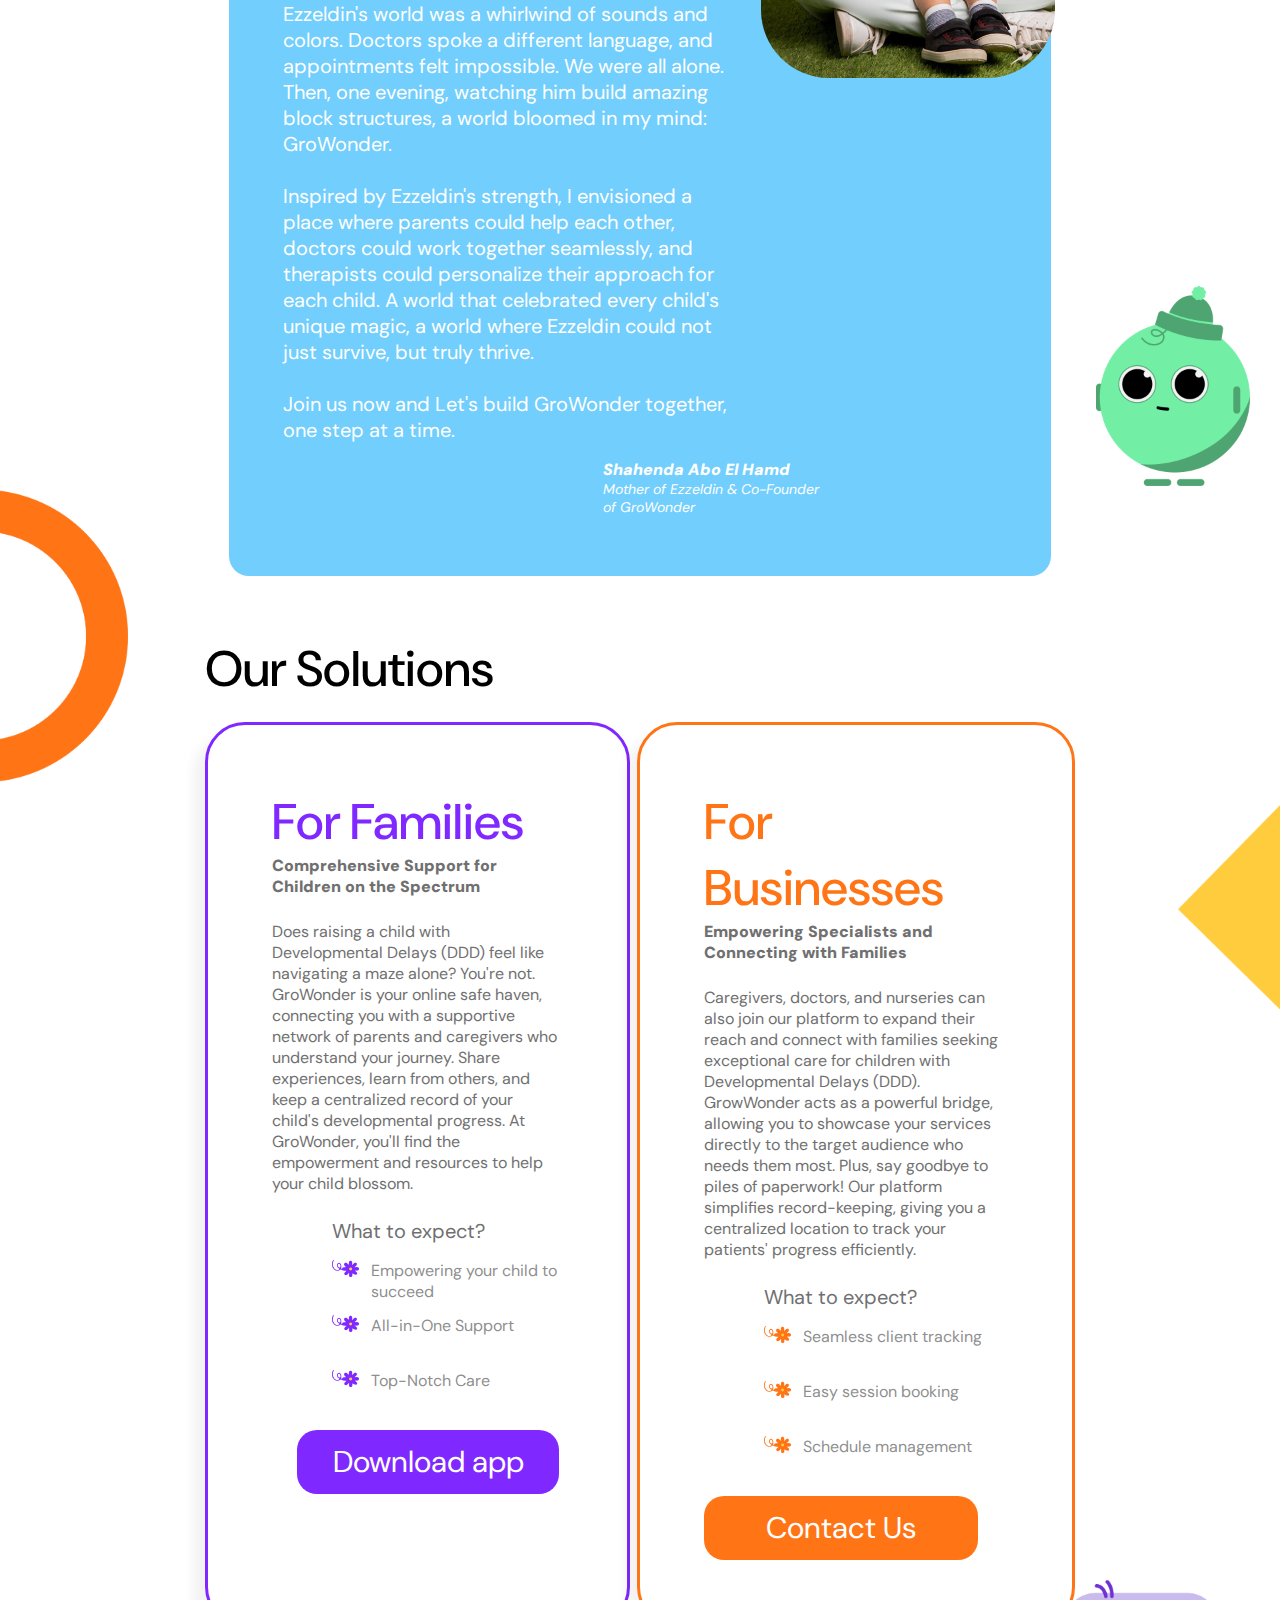
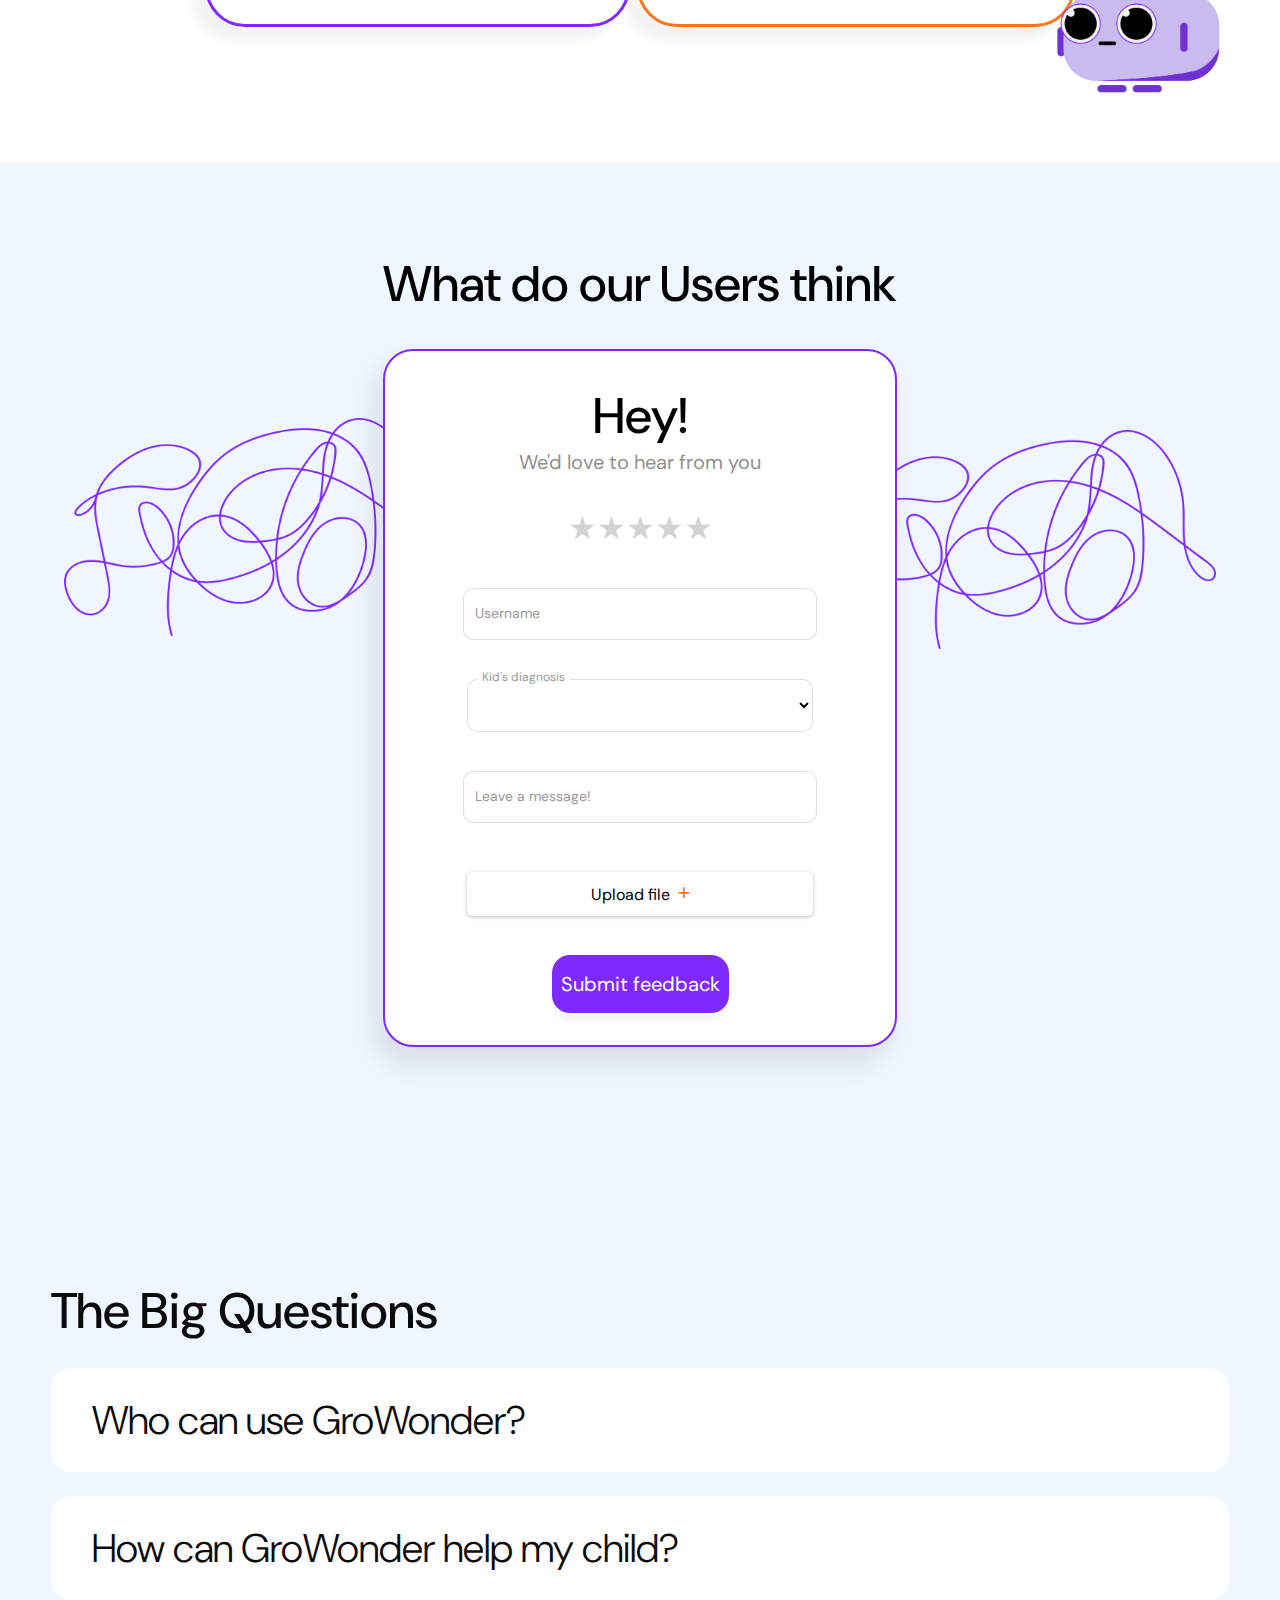
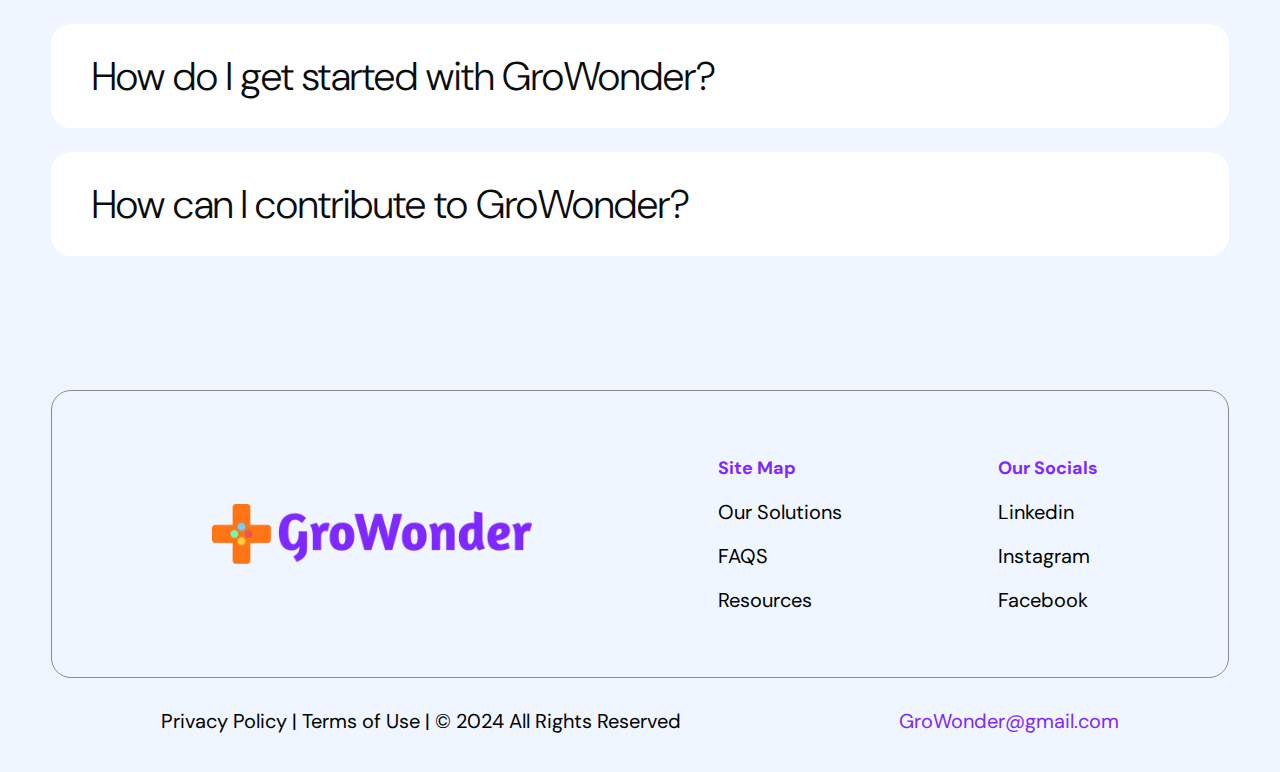
==== commit 1d824eb8: "css fixes" ====
--- a/index.html
+++ b/index.html
@@ -234,7 +234,7 @@
     <img loading="lazy" src="assets/Ellipse7.png" style="position: absolute; width: 10vw;bottom:0;left: 0;" />
   </section>
   <section class="main-container">
-    <div id="solutions" style="gap: 20px;display: flex;flex-direction: column;padding-bottom: 15vh;">
+    <div id="solutions" style="width:85%;gap: 20px;display: flex;flex-direction: column;padding-bottom: 15vh;">
       <div class="our-solutions">Our Solutions</div>
       <div style="display: flex;flex-direction: row;justify-content: space-between;">
         <div class="rectangle-1">
